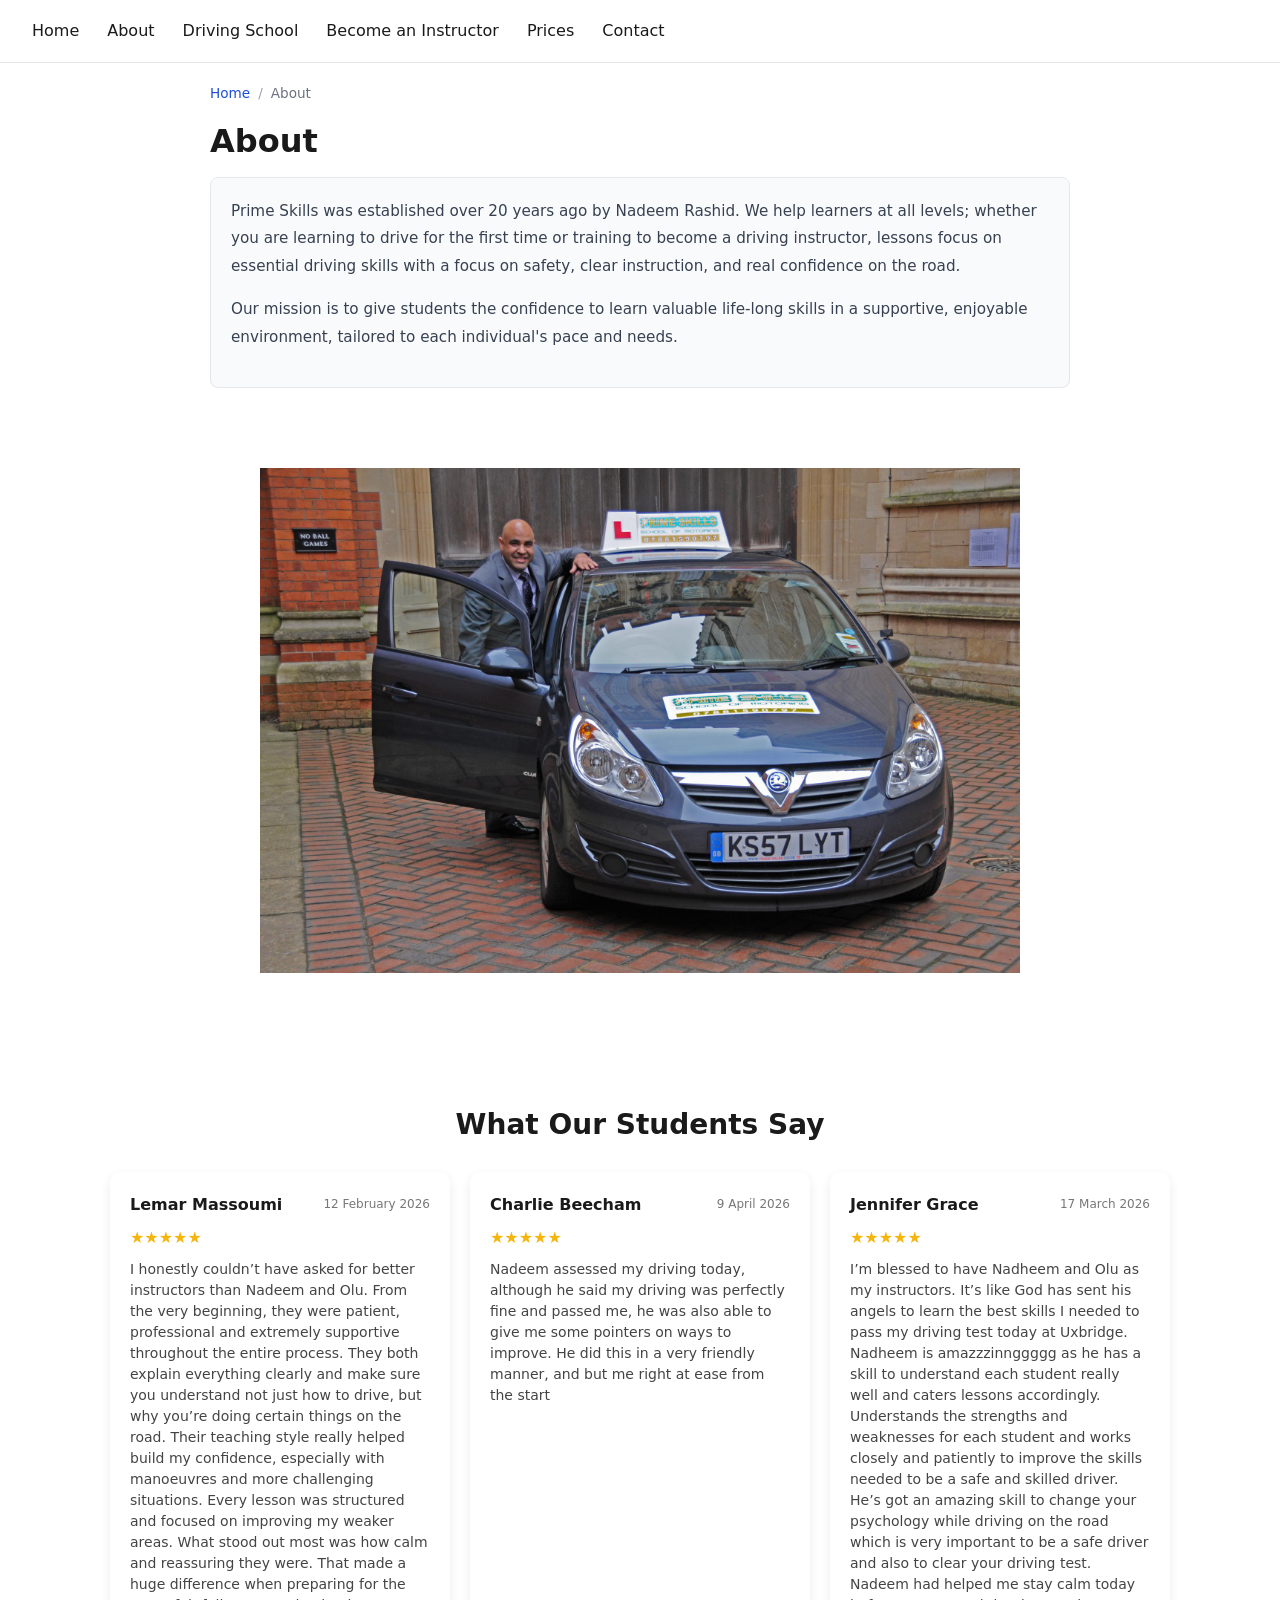
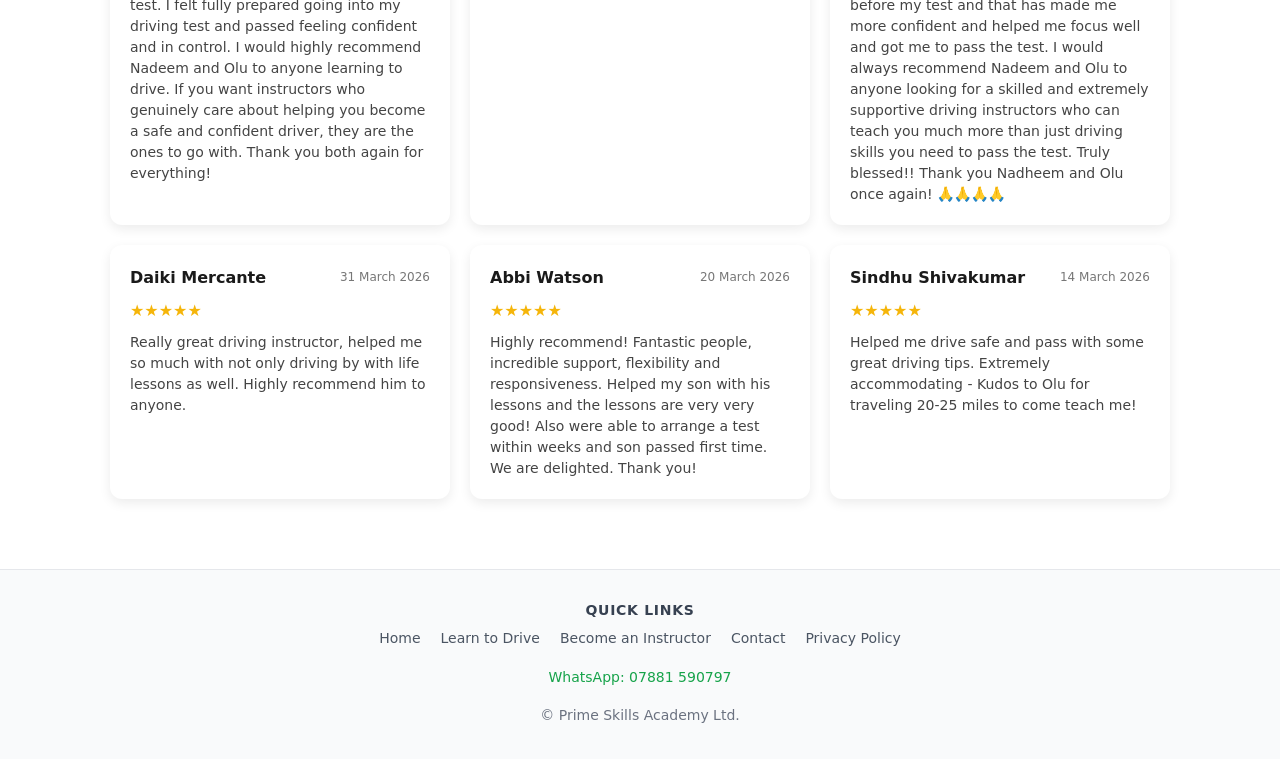
==== public/about.html @ ef356d9e "feat(seo): add breadcrumb nav and BreadcrumbList schema to subpages" ====
<!doctype html>
<html lang="en" data-theme="light">
  <head>
    <link
      rel="icon"
      href="data:image/svg+xml,<svg xmlns='http://www.w3.org/2000/svg' viewBox='0 0 100 100'><text y='0.9em' font-size='90'>&#x1F699;</text></svg>"
    />
    <meta charset="utf-8" />
    <meta name="viewport" content="width=device-width, initial-scale=1" />
    <link rel="stylesheet" href="css/my.css" />

    <link rel="canonical" href="https://www.primeskillsdriving.co.uk/about.html" />
    <!-- HTML Meta Tags -->
    <title>About Prime Skills Driving | 20+ Years in Maidenhead</title>
    <meta
      name="description"
      content="Prime Skills Driving was founded over 20 years ago by Nadeem Rashid, helping learners across Maidenhead and Berkshire pass with confidence. Meet the school behind the wheel."
    />

    <!-- Google / Search Engine Tags -->
    <meta itemprop="name" content="Prime Skills Driving" />
    <meta
      itemprop="description"
      content="Prime Skills Driving was founded over 20 years ago by Nadeem Rashid, helping learners across Maidenhead and Berkshire pass with confidence. Meet the school behind the wheel."
    />
    <meta
      itemprop="image"
      content="https://www.primeskillsdriving.co.uk/images/buH9e9.png"
    />

    <!-- Facebook Meta Tags -->
    <meta property="og:url" content="https://www.primeskillsdriving.co.uk/about.html" />
    <meta property="og:type" content="website" />
    <meta property="og:title" content="About Prime Skills Driving | Maidenhead" />
    <meta
      property="og:description"
      content="Prime Skills Driving was founded over 20 years ago by Nadeem Rashid, helping learners across Maidenhead and Berkshire pass with confidence. Meet the school behind the wheel."
    />
    <meta
      property="og:image"
      content="https://www.primeskillsdriving.co.uk/images/buH9e9.png"
    />

    <!-- Twitter Meta Tags -->
    <meta name="twitter:card" content="summary_large_image" />
    <meta name="twitter:title" content="About Prime Skills Driving | Maidenhead" />
    <meta
      name="twitter:description"
      content="Prime Skills Driving was founded over 20 years ago by Nadeem Rashid, helping learners across Maidenhead and Berkshire pass with confidence. Meet the school behind the wheel."
    />
    <meta
      name="twitter:image"
      content="https://www.primeskillsdriving.co.uk/images/buH9e9.png"
    />

    <!-- Meta Tags Generated via https://heymeta.com -->
    <!-- Structured data: breadcrumb -->
    <script type="application/ld+json">
      {
        "@context": "https://schema.org",
        "@type": "BreadcrumbList",
        "itemListElement": [
          { "@type": "ListItem", "position": 1, "name": "Home", "item": "https://www.primeskillsdriving.co.uk/" },
          { "@type": "ListItem", "position": 2, "name": "About", "item": "https://www.primeskillsdriving.co.uk/about.html" }
        ]
      }
    </script>
  </head>
  <body>
    <div id="header"></div>

    <nav class="breadcrumb" aria-label="Breadcrumb">
      <ol>
        <li><a href="index.html">Home</a></li>
        <li aria-current="page">About</li>
      </ol>
    </nav>

    <section class="learn-to-drive">
      <div class="top">
        <h1>About</h1>
      </div>
      <div class="middle">
        <p>
          Prime Skills was established over 20 years ago by Nadeem Rashid. We
          help learners at all levels; whether you are learning to drive for the
          first time or training to become a driving instructor, lessons focus
          on essential driving skills with a focus on safety, clear instruction,
          and real confidence on the road.
        </p>
        <p>
          Our mission is to give students the confidence to learn valuable
          life-long skills in a supportive, enjoyable environment, tailored to
          each individual's pace and needs.
        </p>
      </div>
    </section>

    <section class="about-image-section">
      <img src="images/driving-car.jpg" alt="Prime Skills Driving learner driving lesson in Maidenhead" />
    </section>

    <section class="reviews-section">
      <h2 class="reviews-heading">What Our Students Say</h2>
      <div id="reviews-container" class="reviews-grid"></div>
    </section>
    <script src="js/reviews.js"></script>

    <div id="footer"></div>

    <script>
      fetch("header.html")
        .then((res) => res.text())
        .then((data) => {
          document.getElementById("header").innerHTML = data;
        });
      fetch("footer.html")
        .then((res) => res.text())
        .then((data) => {
          document.getElementById("footer").innerHTML = data;
        });
    </script>
    <script src="js/main.js"></script>
  </body>
</html>
---- public/css/my.css ----
/* === Base & Reset === */
:root {
  /* Shared width for page heading + main content so their left edges align */
  --content-width: 900px;
}

*,
*::before,
*::after {
  box-sizing: border-box;
  margin: 0;
  padding: 0;
}

html {
  font-size: 16px;
  scroll-behavior: smooth;
}

body {
  font-family:
    system-ui,
    -apple-system,
    "Segoe UI",
    Roboto,
    Helvetica,
    Arial,
    sans-serif;
  color: #1a1a1a;
  background-color: #fff;
  line-height: 1.6;
}

img {
  max-width: 100%;
  height: auto;
  display: block;
}

a {
  color: #1d4ed8;
  text-decoration: none;
}

a:hover {
  text-decoration: underline;
}

ul {
  list-style: none;
}

h1,
h2,
h3,
h4,
h5,
h6 {
  line-height: 1.25;
  font-weight: 600;
}

/* === Layout === */
.container {
  width: 100%;
  max-width: 1100px;
  margin-inline: auto;
  padding-inline: 1.25rem;
}

section {
  padding: 3rem 1.25rem;
  max-width: 1100px;
  margin-inline: auto;
}

/* === Breadcrumbs === */
.breadcrumb {
  max-width: var(--content-width);
  margin-inline: auto;
  padding: 1.25rem 1.25rem 0;
  font-size: 0.85rem;
}

.breadcrumb ol {
  list-style: none;
  display: flex;
  flex-wrap: wrap;
  align-items: center;
}

.breadcrumb li {
  display: flex;
  align-items: center;
  color: #6b7280;
}

.breadcrumb li:not(:first-child)::before {
  content: "/";
  margin: 0 0.5rem;
  color: #9ca3af;
}

.breadcrumb a {
  color: #1d4ed8;
  text-decoration: none;
}

.breadcrumb a:hover {
  text-decoration: underline;
}

.breadcrumb [aria-current="page"] {
  color: #6b7280;
}

/* Pull the first section up under the breadcrumb */
.breadcrumb + section {
  padding-top: 1rem;
}

/* === Navbar === */
.navbar {
  background-color: #fff;
  border-bottom: 1px solid #e5e7eb;
  padding: 0.75rem 1.25rem;
  position: sticky;
  top: 0;
  z-index: 100;
}

.menu {
  display: flex;
  flex-wrap: wrap;
  gap: 0.25rem;
  align-items: center;
}

.menu > li > a {
  display: block;
  padding: 0.4rem 0.75rem;
  color: #1a1a1a;
  font-weight: 500;
  border-radius: 4px;
  transition: background-color 0.15s;
}

.menu > li > a:hover {
  background-color: #f3f4f6;
  text-decoration: none;
}

/* Dropdown */
.dropdown {
  position: relative;
}

.dropdown-menu {
  display: none;
  position: absolute;
  top: 100%;
  left: 0;
  background-color: #fff;
  border: 1px solid #e5e7eb;
  border-radius: 6px;
  box-shadow: 0 4px 12px rgba(0, 0, 0, 0.08);
  min-width: 200px;
  z-index: 200;
  padding: 0.25rem 0;
}

.dropdown:hover .dropdown-menu,
.dropdown:focus-within .dropdown-menu {
  display: block;
}

.dropdown-menu li a {
  display: block;
  padding: 0.5rem 1rem;
  color: #1a1a1a;
  font-size: 0.9rem;
}

.dropdown-menu li a:hover {
  background-color: #f3f4f6;
  text-decoration: none;
}

/* === Buttons === */
.btn,
.btn1,
.btn2,
.btn3,
.btn-secondary,
button[type="submit"],
button[onclick] {
  display: inline-block;
  padding: 0.55rem 1.25rem;
  font-size: 0.95rem;
  font-weight: 600;
  border-radius: 6px;
  border: none;
  cursor: pointer;
  transition:
    background-color 0.15s,
    opacity 0.15s;
  text-decoration: none;
}

.btn,
button[type="submit"],
button[onclick] {
  background-color: #1d4ed8;
  color: #fff;
}

.btn:hover,
button[type="submit"]:hover,
button[onclick]:hover {
  background-color: #1e40af;
  text-decoration: none;
  color: #fff;
}

.btn-secondary {
  background-color: #fff;
  color: #1d4ed8;
  border: 1px solid #1d4ed8;
}

.btn-secondary:hover {
  background-color: #eff6ff;
  text-decoration: none;
}

.btn1,
.btn2,
.btn3 {
  background-color: #1d4ed8;
  color: #fff;
  font-size: 0.85rem;
  padding: 0.35rem 0.85rem;
}

.btn1:hover,
.btn2:hover,
.btn3:hover {
  background-color: #1e40af;
  text-decoration: none;
  color: #fff;
}

/* === Hero Section === */
.main {
  background-color: #f0f4ff;
  padding: 5rem 1.25rem;
  text-align: center;
  max-width: 100%;
}

.intro {
  max-width: 640px;
  margin-inline: auto;
}

.intro h1 {
  font-size: 2.5rem;
  margin-bottom: 1.5rem;
  color: #1a1a1a;
}

/* === Why Choose Us === */
.why-choose-us {
  background-color: #dbe7ff;
  padding: 2.5rem 1.25rem;
  max-width: 100%;
}

/* === Banner Containers & Cards === */
.banner-container {
  display: flex;
  flex-wrap: wrap;
  gap: 1.25rem;
  justify-content: center;
  max-width: 1100px;
  margin-inline: auto;
}

.banner-card {
  background-color: #fff;
  border: 1px solid #e5e7eb;
  border-radius: 8px;
  padding: 1.5rem;
  flex: 1 1 240px;
  max-width: 320px;
}

.banner-card h3 {
  font-size: 1.1rem;
  margin-bottom: 0.75rem;
  color: #1d4ed8;
}

/* === Why Choose Us cards — solid blue band, no boxes === */
.why-choose-us .banner-container {
  gap: 0;
}

.why-choose-us .banner-card {
  background-color: transparent;
  border: none;
  border-radius: 0;
  padding: 1.5rem 2rem;
  box-shadow: none;
  transition: background-color 0.2s ease;
  position: relative;
}

.why-choose-us .banner-card:hover {
  background-color: rgba(29, 78, 216, 0.06);
  transform: none;
  box-shadow: none;
}

/* Vertical divider between cards */
.why-choose-us .banner-card + .banner-card::before {
  content: '';
  position: absolute;
  left: 0;
  top: 20%;
  height: 60%;
  width: 1px;
  background-color: rgba(29, 78, 216, 0.2);
}

.why-choose-us .banner-card .wcu-icon {
  display: block;
  font-size: 1.75rem;
  margin-bottom: 0.65rem;
  line-height: 1;
}

.why-choose-us .banner-card h3 {
  font-size: 1rem;
  font-weight: 700;
  color: #1e3a8a;
  margin-bottom: 0.4rem;
}

.why-choose-us .banner-card p {
  font-size: 0.875rem;
  color: #4b5563;
  margin-bottom: 0;
}

.why-choose-us a.banner-card {
  text-decoration: none;
  color: inherit;
  cursor: pointer;
}

.why-choose-us a.banner-card:hover {
  text-decoration: none;
  color: inherit;
  background-color: rgba(29, 78, 216, 0.06);
}

/* Hide dividers on mobile */
@media (max-width: 640px) {
  .why-choose-us .banner-card + .banner-card::before {
    display: none;
  }

  .why-choose-us .banner-card {
    padding: 1.25rem 1rem;
  }
}

.banner-subitem h4 a {
  color: inherit;
  text-decoration: none;
}

.banner-subitem h4 a:hover {
  color: inherit;
  text-decoration: none;
}

.banner-subitem p a {
  color: inherit;
  text-decoration: none;
}

.banner-subitem p a:hover {
  color: inherit;
  text-decoration: none;
}

.banner-card h4 {
  font-size: 0.95rem;
  margin-bottom: 0.4rem;
  color: #1a1a1a;
}

.banner-card p {
  font-size: 0.9rem;
  color: #4b5563;
  margin-bottom: 0.75rem;
}

.banner-subitems {
  margin-top: 0.75rem;
  display: flex;
  flex-direction: column;
  gap: 0.75rem;
}

.banner-subitem {
  border-top: 1px solid #f3f4f6;
  padding-top: 0.75rem;
}


/* === Quick Nav Section === */
.quick-nav {
  background-color: #f9fafb;
  padding: 3rem 1.25rem;
  max-width: 100%;
}

.quick-nav > h2 {
  font-size: 1.5rem;
  text-align: center;
  margin-bottom: 1.75rem;
  color: #1a1a1a;
}

.quick-nav-container {
  display: flex;
  flex-wrap: wrap;
  gap: 1.25rem;
  justify-content: center;
  max-width: 900px;
  margin-inline: auto;
}

.quick-nav-card {
  background-color: #fff;
  border: 1px solid #e5e7eb;
  border-radius: 10px;
  padding: 1.75rem 1.5rem;
  flex: 1 1 240px;
  max-width: 280px;
  display: flex;
  flex-direction: column;
  gap: 0.5rem;
  transition: box-shadow 0.2s ease, transform 0.2s ease;
  text-decoration: none;
  color: inherit;
}

.quick-nav-card:hover {
  box-shadow: 0 4px 16px rgba(0, 0, 0, 0.1);
  transform: translateY(-2px);
  text-decoration: none;
}

.quick-nav-card h3,
.quick-nav-card p,
.quick-nav-card .qn-link {
  text-decoration: none;
}

.quick-nav-card .qn-icon {
  font-size: 2rem;
  line-height: 1;
}

.quick-nav-card h3 {
  font-size: 1.1rem;
  color: #1a1a1a;
  margin: 0;
}

.quick-nav-card p {
  font-size: 0.9rem;
  color: #4b5563;
  margin: 0;
  flex: 1;
}

.quick-nav-card .qn-link {
  font-size: 0.9rem;
  color: #1d4ed8;
  font-weight: 600;
  margin-top: 0.5rem;
  display: inline-flex;
  align-items: center;
  gap: 0.25rem;
}

/* Insurance card accent */
.quick-nav-card.accent {
  border: 2px solid #f59e0b;
  position: relative;
}

.quick-nav-card .qn-badge {
  position: absolute;
  top: -0.65rem;
  right: 1rem;
  background-color: #f59e0b;
  color: #fff;
  font-size: 0.7rem;
  font-weight: 700;
  text-transform: uppercase;
  letter-spacing: 0.05em;
  padding: 0.2rem 0.6rem;
  border-radius: 20px;
}

/* === Driving Courses Section === */
.driving-courses {
  padding: 3rem 1.25rem;
  max-width: 1100px;
  margin-inline: auto;
}

.driving-courses > h3 {
  font-size: 1.5rem;
  margin-bottom: 1.5rem;
  color: #1a1a1a;
}

/* === Basic Styling === */
.basic {
  max-width: var(--content-width);
  margin-inline: auto;
}

/* Keep policy text at a readable line length while the column left edge aligns */
.basic p {
  max-width: 70ch;
}

.basic p {
  margin-bottom: 1rem;
  color: #374151;
}

blockquote {
  max-width: 700px;
  margin: 2rem auto;
  padding: 1.5rem 1.75rem;
  border-left: 4px solid #1d4ed8;
  background-color: #f0f4ff;
  border-radius: 0 6px 6px 0;
  font-style: italic;
  color: #374151;
}

.reviews-heading {
  max-width: 700px;
  margin: 2rem auto 0.5rem;
  padding-inline: 1.25rem;
  font-size: 1.4rem;
  color: #1a1a1a;
}

blockquote p {
  margin-bottom: 0.75rem;
}

blockquote footer {
  margin-top: 0.75rem;
  font-size: 0.875rem;
  font-style: normal;
  color: #6b7280;
}

/* === Prices Page === */
.prices {
  padding: 1.25rem;
  max-width: var(--content-width);
}

.prices + .prices {
  padding-top: 0.25rem;
}

.price-heading {
  font-size: 1.25rem;
  margin-bottom: 0.9rem;
  color: #111827;
  letter-spacing: -0.02em;
}

.price-packages {
  list-style: none;
  padding: 0;
  display: grid;
  grid-template-columns: repeat(auto-fit, minmax(210px, 1fr));
  gap: 0.9rem;
}

.price-packages-single {
  grid-template-columns: minmax(210px, 280px);
}

.price-package {
  display: grid;
  gap: 0.45rem;
  align-content: start;
  min-height: 148px;
  padding: 1.1rem 1.15rem;
  border: 1px solid #e5e7eb;
  border-radius: 12px;
  background-color: #fff;
  font-size: 0.95rem;
  color: #374151;
  line-height: 1.5;
  box-shadow: 0 1px 2px rgba(17, 24, 39, 0.04);
}

.price-package-name {
  font-weight: 600;
  font-size: 1rem;
  color: #111827;
}

.price-package-details {
  color: #6b7280;
  font-size: 0.9rem;
}

.price-package-amount {
  color: #1d4ed8;
  font-weight: 700;
  font-size: 1.1rem;
  margin-top: auto;
}

.price-note {
  text-align: center;
  padding-top: 0.25rem;
  font-size: 0.9rem;
  color: #6b7280;
}

/* === Learn to Drive Page === */
section.learn-to-drive {
  max-width: var(--content-width);
}

.learn-to-drive .top h1 {
  font-size: 2rem;
  margin-bottom: 1rem;
}

/* Tighten the gap between a page heading and the section directly below it */
.contact-heading,
.page-heading {
  padding-bottom: 0;
}

.contact-heading .top h1,
.page-heading .top h1 {
  margin-bottom: 0;
}

.contact-us {
  max-width: var(--content-width);
  padding-top: 1rem;
}

/* Left-align the form under the heading at a comfortable width */
.contact-us form {
  max-width: 640px;
  margin-inline: 0;
  padding-inline: 0;
}

.learn-to-drive .middle {
  background-color: #f9fafb;
  border: 1px solid #e5e7eb;
  border-radius: 8px;
  padding: 1.25rem;
  margin-top: 1rem;
  font-size: 0.95rem;
  color: #374151;
  line-height: 1.8;
}

.driver-starting-guide {
  padding: 2rem 1.25rem;
  max-width: 800px;
  margin-inline: auto;
}

.driver-starting-guide h2 {
  font-size: 1.5rem;
  margin-bottom: 1.25rem;
}

.learn-to-drive p {
  margin-bottom: 1rem;
  color: #374151;
}

.about-image-section {
  padding: 2rem 1.25rem;
  max-width: 800px;
  margin-inline: auto;
}

.theory-test {
  padding: 2rem 1.25rem;
  max-width: var(--content-width);
  margin-inline: auto;
}

.progress-steps {
  list-style: none;
  counter-reset: step-counter;
  display: flex;
  flex-direction: column;
  gap: 0.75rem;
}

.progress-steps li {
  background-color: #f9fafb;
  border: 1px solid #e5e7eb;
  border-radius: 6px;
  padding: 0.9rem 1.1rem;
  font-size: 0.95rem;
  color: #374151;
}

.progress-steps li a {
  margin-left: 0.5rem;
}

.bottom.banner {
  background-color: #f0f4ff;
  text-align: center;
  padding: 2.5rem 1.25rem;
  max-width: 100%;
}

.bottom.banner h3 {
  font-size: 1.5rem;
  margin-bottom: 1rem;
}

/* === Instructor Page === */
.instructor-path,
.instructor-steps-section {
  max-width: var(--content-width);
}

/* Tighten the gap between the intro and the step boxes */
.instructor-path {
  padding-bottom: 0.5rem;
}

.instructor-steps-section {
  padding-top: 0.75rem;
}

.instructor-path .top {
  margin-bottom: 1.5rem;
}

.instructor-path .top h5 {
  font-size: 1.05rem;
  font-weight: 400;
  color: #374151;
  max-width: 640px;
}

.instructor-steps {
  list-style: none;
  display: flex;
  flex-direction: column;
  gap: 0.75rem;
}

.instructor-steps li {
  background-color: #f9fafb;
  border: 1px solid #e5e7eb;
  border-radius: 6px;
  padding: 0.9rem 1.1rem;
  font-size: 0.95rem;
  color: #374151;
  line-height: 1.7;
}

.instructor-steps li a {
  margin-left: 0.25rem;
}

/* === Contact Page === */
form {
  max-width: 560px;
  margin-inline: auto;
  padding: 1.25rem;
}

form p {
  margin-bottom: 1rem;
}

label {
  font-size: 0.9rem;
  font-weight: 500;
  color: #374151;
}

input[type="text"],
input[type="email"],
input[type="tel"],
select,
textarea {
  display: block;
  width: 100%;
  margin-top: 0.3rem;
  padding: 0.5rem 0.75rem;
  font-size: 0.95rem;
  border: 1px solid #d1d5db;
  border-radius: 6px;
  background-color: #fff;
  color: #1a1a1a;
  transition: border-color 0.15s;
  font-family: inherit;
}

input[type="text"]:focus,
input[type="email"]:focus,
input[type="tel"]:focus,
select:focus,
textarea:focus {
  outline: none;
  border-color: #1d4ed8;
  box-shadow: 0 0 0 3px rgba(29, 78, 216, 0.1);
}

textarea {
  resize: vertical;
}

.google-map {
  padding: 2rem 1.25rem;
  max-width: 900px;
  margin-inline: auto;
}

/* === Footer === */
.footer {
  background-color: #f9fafb;
  border-top: 1px solid #e5e7eb;
  padding: 2rem 1.25rem;
  text-align: center;
  font-size: 0.875rem;
  color: #6b7280;
}

.footer-container {
  margin-bottom: 1rem;
}

.footer-container h4 {
  font-size: 0.875rem;
  text-transform: uppercase;
  letter-spacing: 0.05em;
  color: #374151;
  margin-bottom: 0.5rem;
}

.footer-links {
  display: flex;
  flex-wrap: wrap;
  justify-content: center;
  gap: 0.5rem 1.25rem;
  margin-bottom: 1rem;
}

.footer-links a {
  color: #4b5563;
  font-size: 0.875rem;
}

.footer-links a:hover {
  color: #1d4ed8;
}

.footer-whatsapp {
  margin-bottom: 1rem;
}

.footer-whatsapp a {
  color: #16a34a;
  font-weight: 500;
}

.footer-whatsapp a:hover {
  color: #15803d;
}

.footer p {
  color: #9ca3af;
  font-size: 0.8rem;
}

/* === Responsive === */
@media (max-width: 640px) {
  .intro h1 {
    font-size: 1.75rem;
  }

  .banner-card {
    max-width: 100%;
  }

  .menu {
    flex-direction: column;
    align-items: flex-start;
  }

  .dropdown-menu {
    position: static;
    box-shadow: none;
    border: none;
    padding-left: 1rem;
  }

  .price-package {
    min-height: auto;
    padding: 1rem;
  }
}

.middle ol {
  list-style-position: inside;
}
.middle ul {
  list-style-type: disc;
  list-style-position: inside;
}

.insurance-options {
  color: #374151;
  max-width: var(--content-width);
  margin: 1rem auto 3rem;
  padding: 0 1.25rem;
  display: grid;
  gap: 2rem;
}

.insurance-card {
  background: #ffffff;
  border-radius: 14px;
  box-shadow: 0 8px 25px rgba(0, 0, 0, 0.08);
  padding: 1.25rem;
  transition:
    transform 0.2s ease,
    box-shadow 0.2s ease;
}

.insurance-card:hover {
  transform: translateY(-5px);
  box-shadow: 0 12px 30px rgba(0, 0, 0, 0.12);
}

.card-label {
  font-size: 1.4rem;
  font-weight: 600;
  margin-bottom: 0.75rem;
  border-left: 4px solid #2a7fff;
  padding-left: 10px;
}

.insurance-card img {
  width: 100%;
  border-radius: 8px;
  display: block;
}

.text-link {
  color: inherit;
  text-decoration: none;
}

.text-link:hover {
  text-decoration: none;
}

.arrow {
  margin-left: 6px;
  color: #2563eb;
}

/* === reviews === */
.reviews-section {
  max-width: 1100px;
  margin: 50px auto;
  padding: 20px;
  text-align: center;
}

.reviews-section h2 {
  margin-bottom: 30px;
  font-size: 28px;
}

.reviews-grid {
  display: grid;
  grid-template-columns: repeat(auto-fit, minmax(280px, 1fr));
  gap: 20px;
}

.review-card {
  background: #fff;
  border-radius: 12px;
  padding: 20px;
  text-align: left;
  box-shadow: 0 4px 12px rgba(0,0,0,0.08);
  transition: transform 0.2s ease;
}

.review-card:hover {
  transform: translateY(-5px);
}

.review-header {
  display: flex;
  justify-content: space-between;
  align-items: center;
}

.reviewer-name {
  font-weight: bold;
  font-size: 16px;
}

.review-date {
  font-size: 12px;
  color: #777;
}

.stars {
  color: #f5b50a;
  margin: 8px 0;
}

.review-text {
  font-size: 14px;
  color: #444;
  line-height: 1.5;
}
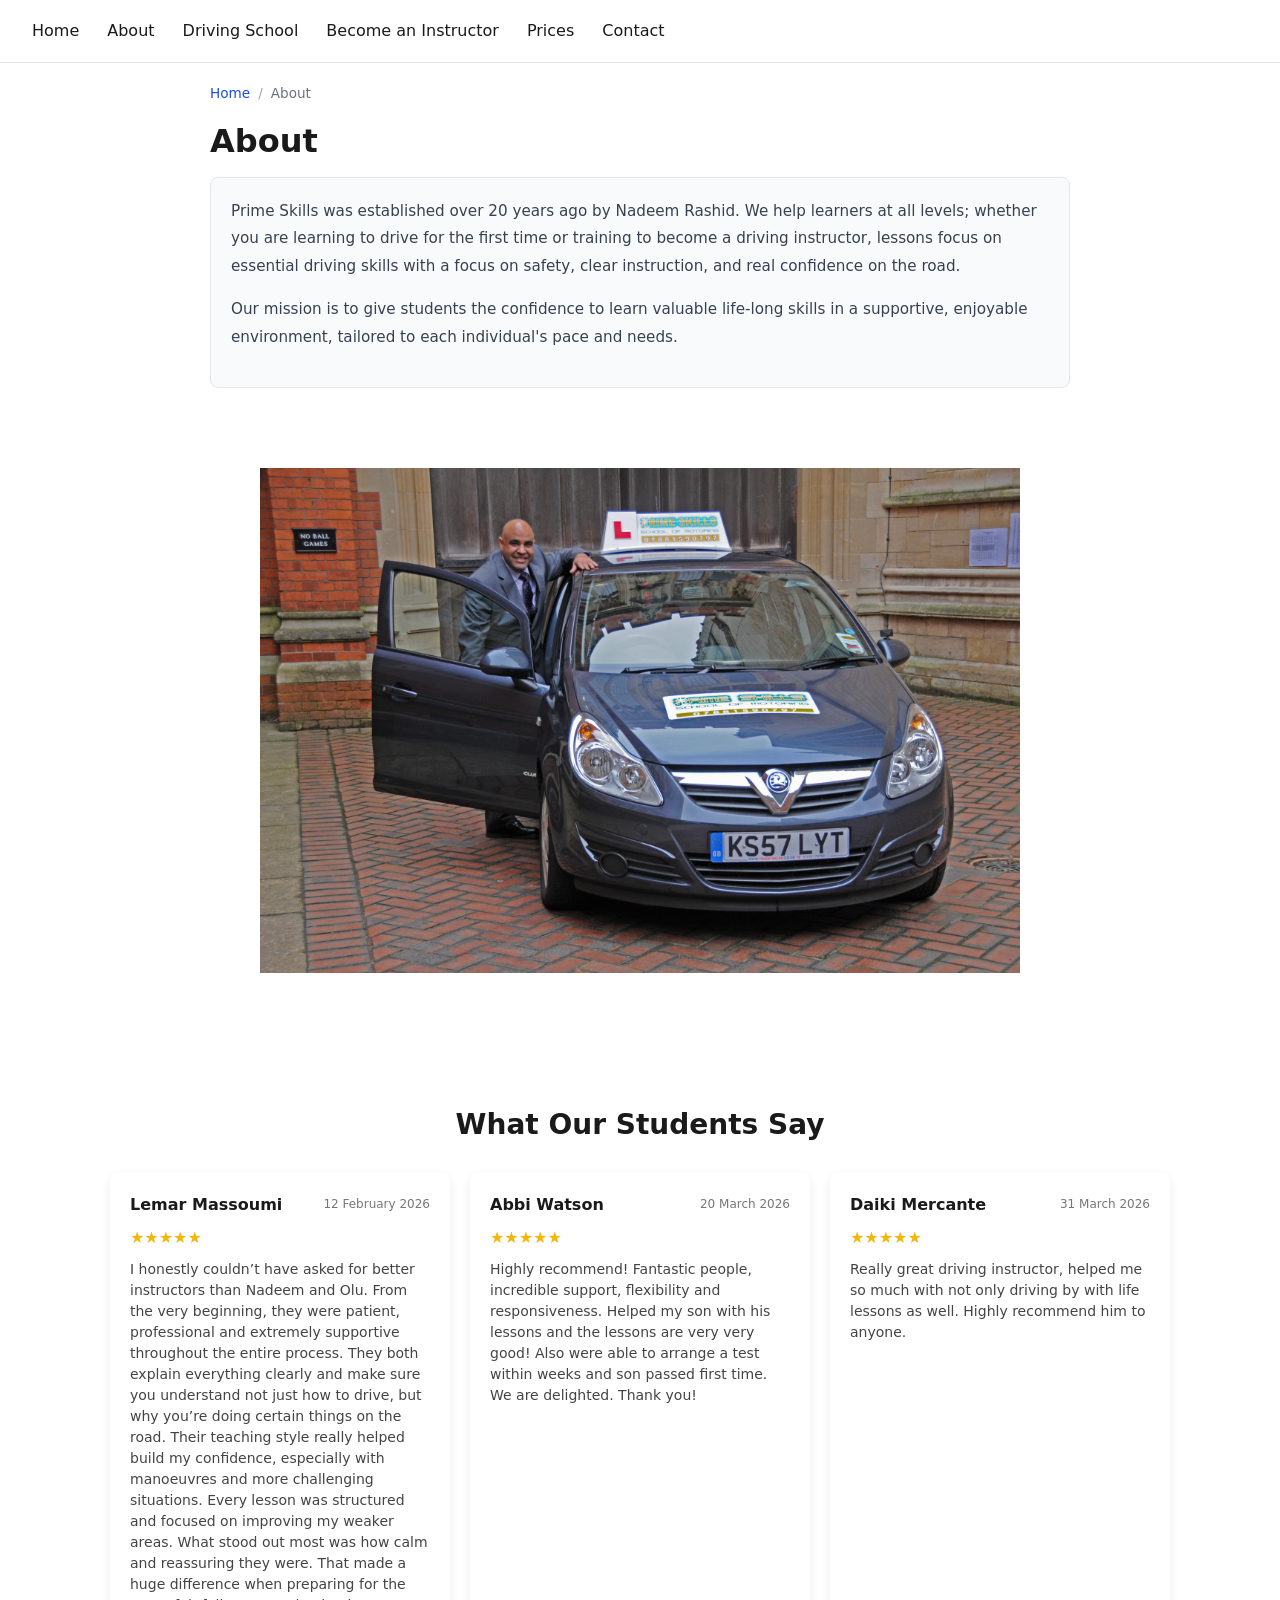
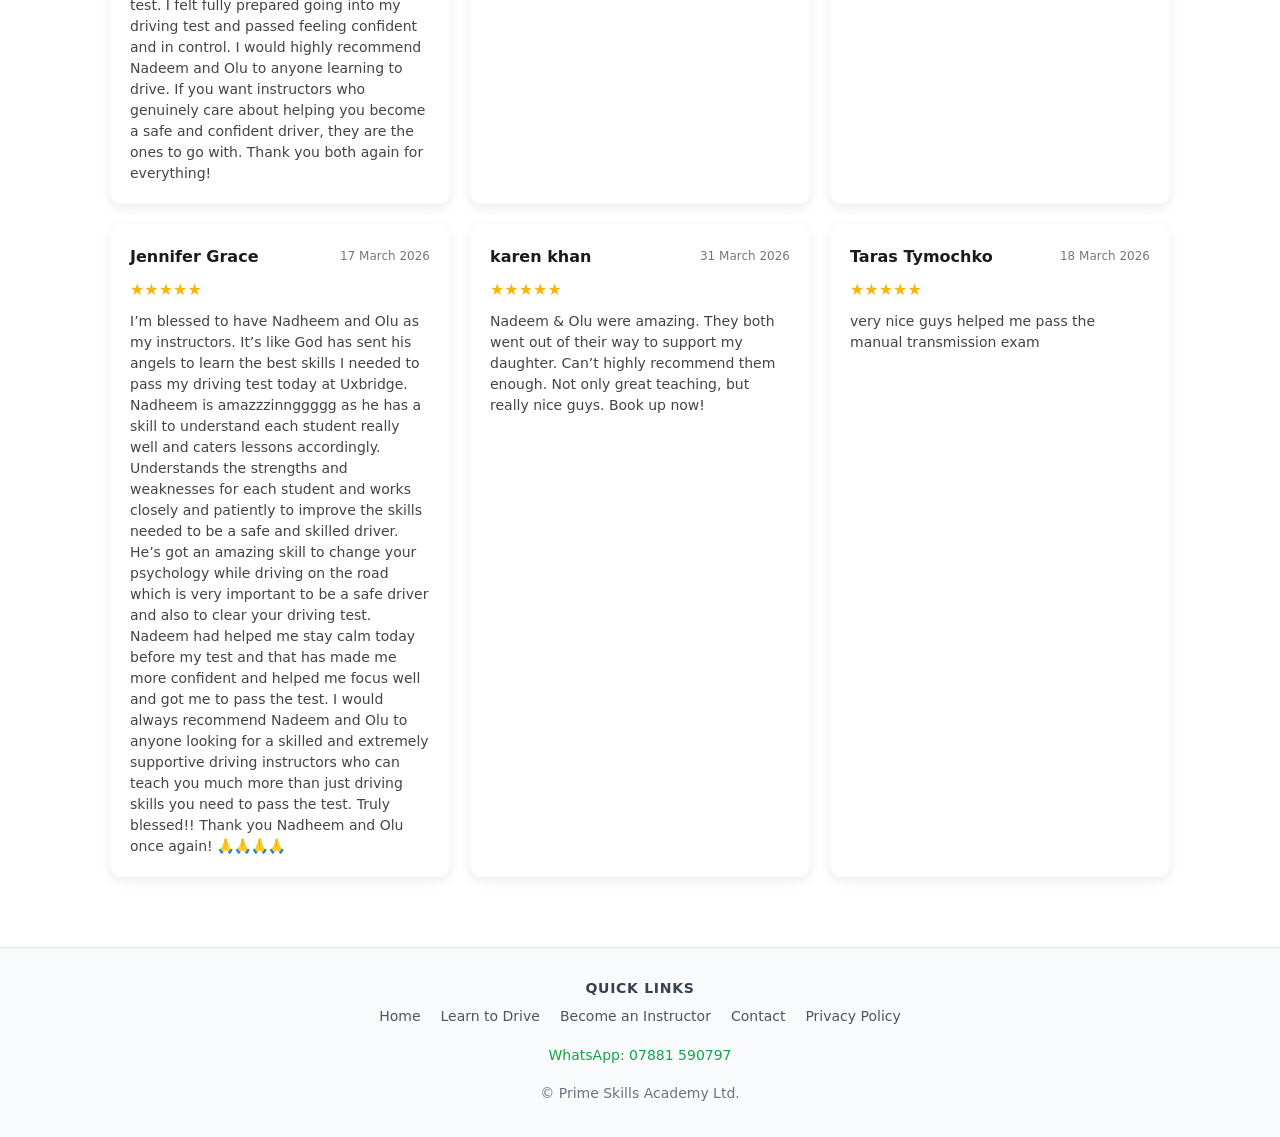
==== commit 4039154e: "lazy image loading" ====
--- a/public/about.html
+++ b/public/about.html
@@ -97,7 +97,7 @@
     </section>
 
     <section class="about-image-section">
-      <img src="images/driving-car.jpg" alt="Prime Skills Driving learner driving lesson in Maidenhead" />
+      <img src="images/driving-car.jpg" alt="Prime Skills Driving learner driving lesson in Maidenhead" loading="lazy" />
     </section>
 
     <section class="reviews-section">
--- a/public/css/my.css
+++ b/public/css/my.css
@@ -376,48 +376,10 @@
   }
 }
 
-.banner-subitem h4 a {
-  color: inherit;
-  text-decoration: none;
-}
-
-.banner-subitem h4 a:hover {
-  color: inherit;
-  text-decoration: none;
-}
-
-.banner-subitem p a {
-  color: inherit;
-  text-decoration: none;
-}
-
-.banner-subitem p a:hover {
-  color: inherit;
-  text-decoration: none;
-}
-
-.banner-card h4 {
-  font-size: 0.95rem;
-  margin-bottom: 0.4rem;
-  color: #1a1a1a;
-}
-
 .banner-card p {
   font-size: 0.9rem;
   color: #4b5563;
   margin-bottom: 0.75rem;
-}
-
-.banner-subitems {
-  margin-top: 0.75rem;
-  display: flex;
-  flex-direction: column;
-  gap: 0.75rem;
-}
-
-.banner-subitem {
-  border-top: 1px solid #f3f4f6;
-  padding-top: 0.75rem;
 }
 
 
@@ -526,10 +488,166 @@
   margin-inline: auto;
 }
 
-.driving-courses > h3 {
+.driving-courses > h2 {
   font-size: 1.5rem;
   margin-bottom: 1.5rem;
   color: #1a1a1a;
+}
+
+/* === Journey timeline (Advance Your Skills) ===
+   Horizontal rail on desktop, vertical rail below 900px. */
+.journey-track {
+  --rail-gap: 1.5rem;
+  --rail-color: #dbe3f3;
+  --node-ring: #e5e7eb; /* same grey as the card borders below */
+  --node-size: 42px;
+  list-style: none;
+  display: grid;
+  grid-template-columns: repeat(4, 1fr);
+  /* marker / name / question / links — stages share these rows via subgrid
+     so cards line up even when a question wraps to two lines */
+  grid-template-rows: auto auto auto 1fr;
+  column-gap: var(--rail-gap);
+  row-gap: 0;
+}
+
+.journey-stage {
+  position: relative;
+  min-width: 0;
+  display: grid;
+  grid-template-rows: subgrid;
+  grid-row: span 4;
+}
+
+.stage-marker {
+  display: flex;
+  align-items: center;
+  margin-bottom: 0.85rem;
+}
+
+/* Sized to --node-size so the rail meets the icon's centre and the mobile
+   vertical rail stays aligned, regardless of the glyph's own metrics. The ring
+   gives the differently-shaped emoji a uniform silhouette. */
+.stage-icon {
+  flex: 0 0 auto;
+  width: var(--node-size);
+  height: var(--node-size);
+  display: grid;
+  place-items: center;
+  border: 2px solid var(--node-ring);
+  border-radius: 50%;
+  background-color: #fff;
+  font-size: 1.25rem;
+  line-height: 1;
+}
+
+/* Rail segment reaches into the grid gap to meet the next node */
+.journey-stage:not(:last-child) .stage-marker::after {
+  content: "";
+  flex: 1 1 auto;
+  height: 2px;
+  background-color: var(--rail-color);
+  margin-left: 0.6rem;
+  margin-right: calc(-1 * var(--rail-gap));
+}
+
+.stage-name {
+  font-size: 1.05rem;
+  color: #1a1a1a;
+  margin-bottom: 0.1rem;
+}
+
+.stage-q {
+  font-size: 0.85rem;
+  font-weight: 600;
+  color: #1d4ed8;
+  margin-bottom: 0.85rem;
+}
+
+.stage-links {
+  list-style: none;
+  display: flex;
+  flex-direction: column;
+  gap: 0.5rem;
+}
+
+.stage-links a {
+  display: block;
+  height: 100%;
+  background-color: #fff;
+  border: 1px solid #e5e7eb;
+  border-radius: 8px;
+  padding: 0.7rem 0.85rem;
+  color: inherit;
+  text-decoration: none;
+  transition:
+    border-color 0.2s ease,
+    box-shadow 0.2s ease;
+}
+
+.stage-links a:hover {
+  border-color: #1d4ed8;
+  box-shadow: 0 2px 8px rgba(29, 78, 216, 0.1);
+}
+
+.stage-links a:focus-visible {
+  outline: 2px solid #1d4ed8;
+  outline-offset: 2px;
+}
+
+.sl-title {
+  display: block;
+  font-weight: 600;
+  font-size: 0.9rem;
+  color: #1a1a1a;
+}
+
+.sl-desc {
+  display: block;
+  font-size: 0.8rem;
+  line-height: 1.45;
+  color: #4b5563;
+  margin-top: 0.15rem;
+}
+
+@media (max-width: 900px) {
+  .journey-track {
+    grid-template-columns: 1fr;
+    grid-template-rows: none;
+    gap: 0;
+  }
+
+  .journey-stage {
+    display: block;
+    padding-left: calc(var(--node-size) + 1rem);
+    padding-bottom: 1.75rem;
+  }
+
+  .journey-stage:last-child {
+    padding-bottom: 0;
+  }
+
+  /* Rail runs down the left, from under the node to the next stage */
+  .journey-stage:not(:last-child)::before {
+    content: "";
+    position: absolute;
+    left: calc(var(--node-size) / 2 - 1px);
+    top: var(--node-size);
+    bottom: 0;
+    width: 2px;
+    background-color: var(--rail-color);
+  }
+
+  .stage-marker {
+    position: absolute;
+    left: 0;
+    top: 0;
+    margin-bottom: 0;
+  }
+
+  .journey-stage:not(:last-child) .stage-marker::after {
+    display: none;
+  }
 }
 
 /* === Basic Styling === */
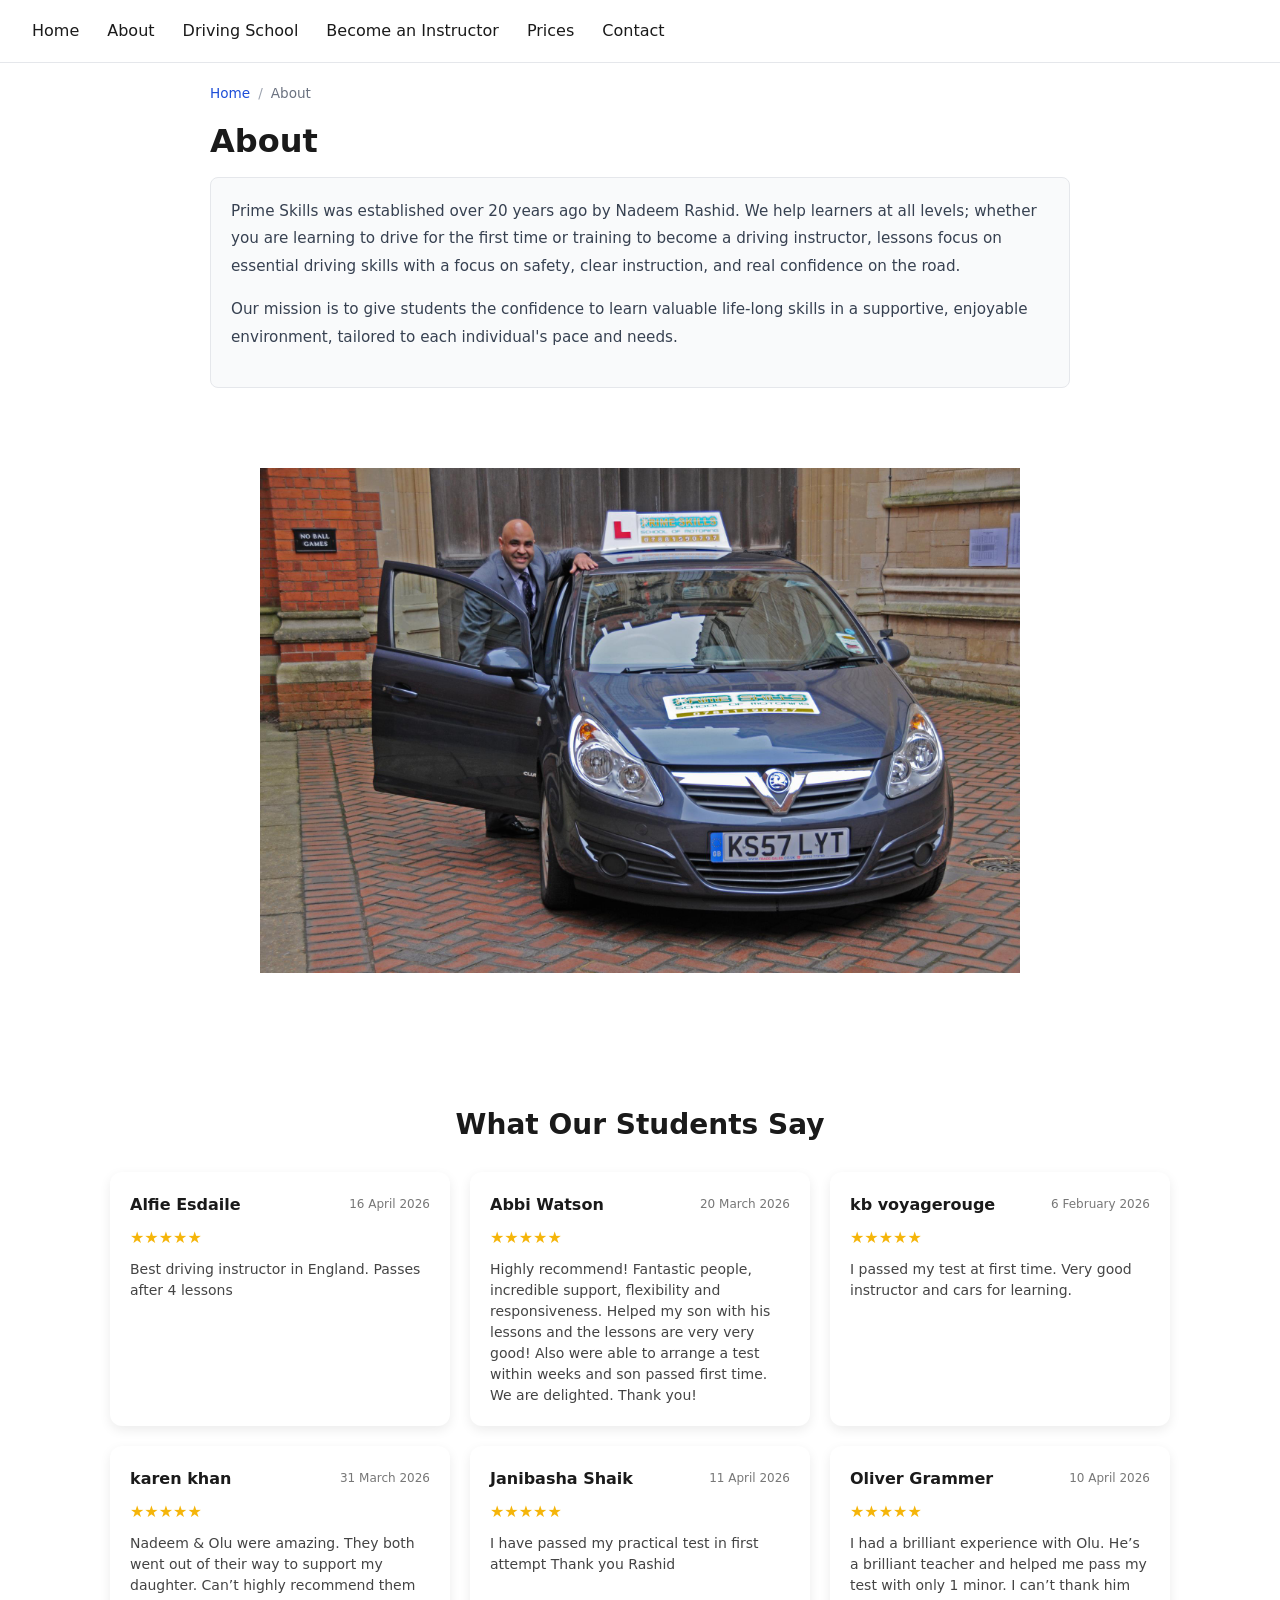
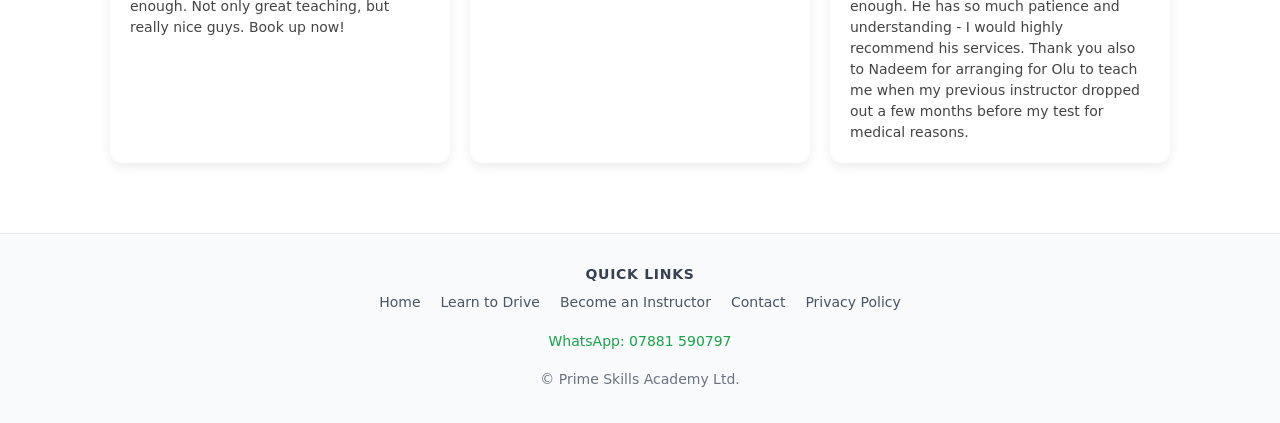
==== commit 58146224: "feat(home): add review summary and areas-covered sections Replace the self-hosted aggregateRating st" ====
--- a/public/about.html
+++ b/public/about.html
@@ -100,7 +100,7 @@
       <img src="images/driving-car.jpg" alt="Prime Skills Driving learner driving lesson in Maidenhead" loading="lazy" />
     </section>
 
-    <section class="reviews-section">
+    <section class="reviews-section" id="reviews">
       <h2 class="reviews-heading">What Our Students Say</h2>
       <div id="reviews-container" class="reviews-grid"></div>
     </section>
--- a/public/css/my.css
+++ b/public/css/my.css
@@ -191,7 +191,6 @@
 .btn1,
 .btn2,
 .btn3,
-.btn-secondary,
 button[type="submit"],
 button[onclick] {
   display: inline-block;
@@ -222,17 +221,6 @@
   color: #fff;
 }
 
-.btn-secondary {
-  background-color: #fff;
-  color: #1d4ed8;
-  border: 1px solid #1d4ed8;
-}
-
-.btn-secondary:hover {
-  background-color: #eff6ff;
-  text-decoration: none;
-}
-
 .btn1,
 .btn2,
 .btn3 {
@@ -295,7 +283,7 @@
   max-width: 320px;
 }
 
-.banner-card h3 {
+.banner-card h2 {
   font-size: 1.1rem;
   margin-bottom: 0.75rem;
   color: #1d4ed8;
@@ -340,7 +328,7 @@
   line-height: 1;
 }
 
-.why-choose-us .banner-card h3 {
+.why-choose-us .banner-card h2 {
   font-size: 1rem;
   font-weight: 700;
   color: #1e3a8a;
@@ -659,9 +647,6 @@
 /* Keep policy text at a readable line length while the column left edge aligns */
 .basic p {
   max-width: 70ch;
-}
-
-.basic p {
   margin-bottom: 1rem;
   color: #374151;
 }
@@ -870,6 +855,112 @@
   margin-bottom: 1rem;
 }
 
+/* === Google review summary (home page) === */
+.reviews-summary {
+  padding: 3rem 1.25rem 2rem;
+  max-width: 1100px;
+  margin-inline: auto;
+  text-align: center;
+}
+
+.reviews-summary h2 {
+  font-size: 1.5rem;
+  margin-bottom: 1.25rem;
+  color: #1a1a1a;
+}
+
+.rating-score {
+  display: flex;
+  align-items: center;
+  justify-content: center;
+  gap: 0.6rem;
+}
+
+.rating-stars {
+  color: #f5b50a;
+  font-size: 1.35rem;
+  letter-spacing: 0.1em;
+}
+
+.rating-value {
+  font-size: 1.6rem;
+  font-weight: 600;
+  color: #1a1a1a;
+}
+
+.rating-count {
+  margin-top: 0.35rem;
+  font-size: 0.9rem;
+  color: #6b7280;
+}
+
+.mentions-label {
+  margin-top: 2rem;
+  font-size: 0.8rem;
+  font-weight: 600;
+  letter-spacing: 0.06em;
+  text-transform: uppercase;
+  color: #6b7280;
+}
+
+.mentions-list {
+  margin-top: 0.9rem;
+}
+
+.reviews-more {
+  display: inline-flex;
+  align-items: center;
+  gap: 0.3rem;
+  margin-top: 2rem;
+  font-size: 0.9rem;
+  font-weight: 600;
+  color: #1d4ed8;
+}
+
+.reviews-more::after {
+  content: "\2192";
+  transition: transform 0.15s;
+}
+
+.reviews-more:hover::after {
+  transform: translateX(2px);
+}
+
+/* === Areas We Cover (home page) === */
+.areas-covered {
+  padding: 0 1.25rem 3rem;
+  max-width: 1100px;
+  margin-inline: auto;
+  text-align: center;
+}
+
+.areas-covered h2 {
+  font-size: 1.5rem;
+  margin-bottom: 1.25rem;
+  color: #1a1a1a;
+}
+
+/* Shared tag treatment for the review topics and the towns: a hairline
+   outline on the page background, borrowing the card border colour rather
+   than adding a new accent. */
+.mentions-list,
+.areas-list {
+  list-style: none;
+  display: flex;
+  flex-wrap: wrap;
+  justify-content: center;
+  gap: 0.5rem;
+}
+
+.mentions-list li,
+.areas-list li {
+  border: 1px solid #e5e7eb;
+  border-radius: 6px;
+  padding: 0.3rem 0.7rem;
+  font-size: 0.85rem;
+  color: #4b5563;
+}
+
 /* === Instructor Page === */
 .instructor-path,
 .instructor-steps-section {
@@ -1103,20 +1194,6 @@
   display: block;
 }
 
-.text-link {
-  color: inherit;
-  text-decoration: none;
-}
-
-.text-link:hover {
-  text-decoration: none;
-}
-
-.arrow {
-  margin-left: 6px;
-  color: #2563eb;
-}
-
 /* === reviews === */
 .reviews-section {
   max-width: 1100px;
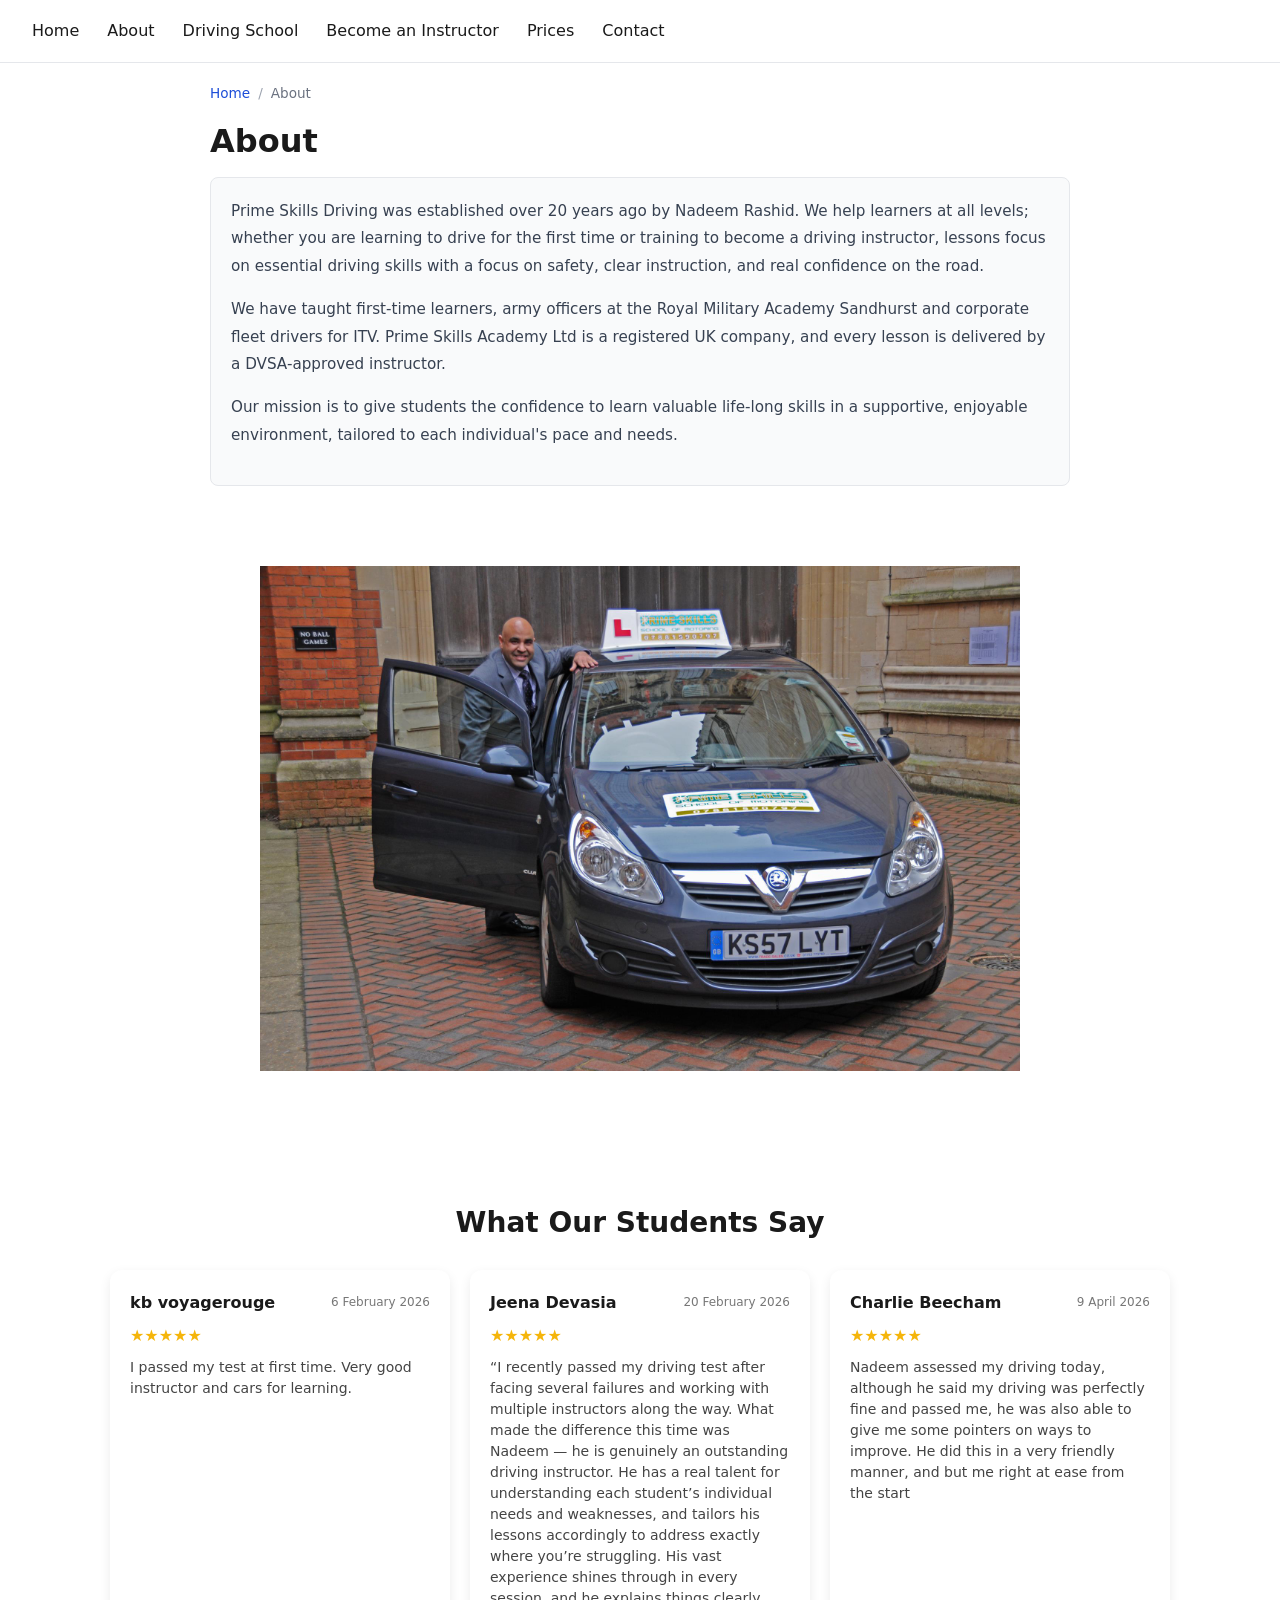
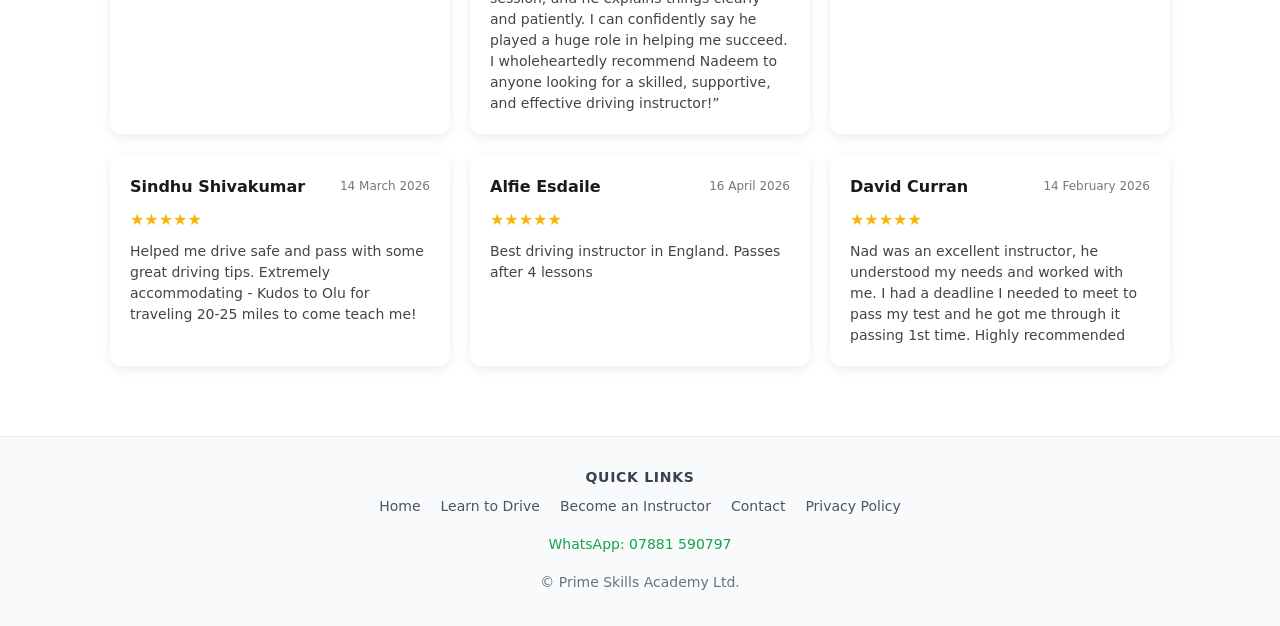
==== commit edbbb112: "feat(about): add AboutPage schema and expand intro copy Adds AboutPage structured data pointing at t" ====
--- a/public/about.html
+++ b/public/about.html
@@ -54,6 +54,18 @@
     />
 
     <!-- Meta Tags Generated via https://heymeta.com -->
+    <!-- Structured data: about page, tied to the business entity -->
+    <script type="application/ld+json">
+      {
+        "@context": "https://schema.org",
+        "@type": "AboutPage",
+        "url": "https://www.primeskillsdriving.co.uk/about.html",
+        "name": "About Prime Skills Driving",
+        "mainEntity": {
+          "@id": "https://www.primeskillsdriving.co.uk/#business"
+        }
+      }
+    </script>
     <!-- Structured data: breadcrumb -->
     <script type="application/ld+json">
       {
@@ -82,11 +94,17 @@
       </div>
       <div class="middle">
         <p>
-          Prime Skills was established over 20 years ago by Nadeem Rashid. We
-          help learners at all levels; whether you are learning to drive for the
-          first time or training to become a driving instructor, lessons focus
-          on essential driving skills with a focus on safety, clear instruction,
-          and real confidence on the road.
+          Prime Skills Driving was established over 20 years ago by Nadeem
+          Rashid. We help learners at all levels; whether you are learning to
+          drive for the first time or training to become a driving instructor,
+          lessons focus on essential driving skills with a focus on safety,
+          clear instruction, and real confidence on the road.
+        </p>
+        <p>
+          We have taught first-time learners, army officers at the Royal
+          Military Academy Sandhurst and corporate fleet drivers for ITV. Prime
+          Skills Academy Ltd is a registered UK company, and every lesson is
+          delivered by a DVSA-approved instructor.
         </p>
         <p>
           Our mission is to give students the confidence to learn valuable
@@ -97,7 +115,13 @@
     </section>
 
     <section class="about-image-section">
-      <img src="images/driving-car.jpg" alt="Prime Skills Driving learner driving lesson in Maidenhead" loading="lazy" />
+      <img
+        src="images/driving-car.jpg"
+        alt="Prime Skills Driving instructor beside a dual-control car in Maidenhead"
+        width="2048"
+        height="1360"
+        loading="lazy"
+      />
     </section>
 
     <section class="reviews-section" id="reviews">
--- a/public/css/my.css
+++ b/public/css/my.css
@@ -855,11 +855,13 @@
   margin-bottom: 1rem;
 }
 
-/* === Google review summary (home page) === */
+/* === Google review summary (home page) ===
+   Centred on a full-bleed tinted band, following the page's existing rule:
+   tinted band = centred, plain white content column = left-aligned. */
 .reviews-summary {
-  padding: 3rem 1.25rem 2rem;
-  max-width: 1100px;
-  margin-inline: auto;
+  background-color: #f9fafb;
+  padding: 3rem 1.25rem;
+  max-width: 100%;
   text-align: center;
 }
 
@@ -903,8 +905,11 @@
   color: #6b7280;
 }
 
+/* The band runs full width, so hold the tags to the content column */
 .mentions-list {
   margin-top: 0.9rem;
+  max-width: 900px;
+  margin-inline: auto;
 }
 
 .reviews-more {
@@ -926,18 +931,24 @@
   transform: translateX(2px);
 }
 
-/* === Areas We Cover (home page) === */
+/* === Areas We Cover (home page) ===
+   A closing footnote, not a peer of the main sections: the h2 stays for
+   document structure but is styled down to match the "Most mentioned"
+   label so it doesn't compete with the two section headings above. */
 .areas-covered {
-  padding: 0 1.25rem 3rem;
+  padding: 2.5rem 1.25rem 3rem;
   max-width: 1100px;
   margin-inline: auto;
   text-align: center;
 }
 
 .areas-covered h2 {
-  font-size: 1.5rem;
-  margin-bottom: 1.25rem;
-  color: #1a1a1a;
+  font-size: 0.8rem;
+  font-weight: 600;
+  letter-spacing: 0.06em;
+  text-transform: uppercase;
+  margin-bottom: 0.9rem;
+  color: #6b7280;
 }
 
 /* Shared tag treatment for the review topics and the towns: a hairline
@@ -1004,9 +1015,107 @@
   line-height: 1.7;
 }
 
+/* Step links, matching the arrow links on the home page cards */
 .instructor-steps li a {
-  margin-left: 0.25rem;
-}
+  display: inline-flex;
+  align-items: center;
+  gap: 0.3rem;
+  margin-top: 0.5rem;
+  font-size: 0.9rem;
+  font-weight: 600;
+  color: #1d4ed8;
+}
+
+.instructor-steps li a::after {
+  content: "\2192";
+  transition: transform 0.15s;
+}
+
+.instructor-steps li a:hover::after {
+  transform: translateX(2px);
+}
+
+/* FAQ accordion */
+.instructor-faq h2 {
+  font-size: 1.5rem;
+  margin-bottom: 1rem;
+}
+
+.faq-list {
+  display: flex;
+  flex-direction: column;
+  gap: 0.75rem;
+}
+
+.faq-list details {
+  background-color: #f9fafb;
+  border: 1px solid #e5e7eb;
+  border-radius: 6px;
+  font-size: 0.95rem;
+  color: #374151;
+  line-height: 1.7;
+}
+
+.faq-list summary {
+  padding: 0.9rem 2.75rem 0.9rem 1.1rem;
+  cursor: pointer;
+  list-style: none;
+  position: relative;
+}
+
+.faq-list summary::-webkit-details-marker {
+  display: none;
+}
+
+.faq-list summary h3 {
+  display: inline;
+  font-size: 0.95rem;
+}
+
+/* Chevron, rotates when the answer is open */
+.faq-list summary::after {
+  content: "";
+  position: absolute;
+  right: 1.25rem;
+  top: 1.15rem;
+  width: 0.5rem;
+  height: 0.5rem;
+  border-right: 2px solid #6b7280;
+  border-bottom: 2px solid #6b7280;
+  transform: rotate(45deg);
+  transition: transform 0.15s;
+}
+
+.faq-list details[open] summary {
+  padding-bottom: 0.35rem;
+}
+
+.faq-list details[open] summary::after {
+  transform: rotate(-135deg);
+  top: 1.3rem;
+}
+
+.faq-list details p,
+.faq-list details ul {
+  padding: 0 1.1rem 0.9rem;
+}
+
+.faq-list details ul {
+  list-style: none;
+}
+
+.faq-list details li {
+  position: relative;
+  padding-left: 0.9rem;
+}
+
+.faq-list details li::before {
+  content: "\2013";
+  position: absolute;
+  left: 0;
+  color: #9ca3af;
+}
+
 
 /* === Contact Page === */
 form {
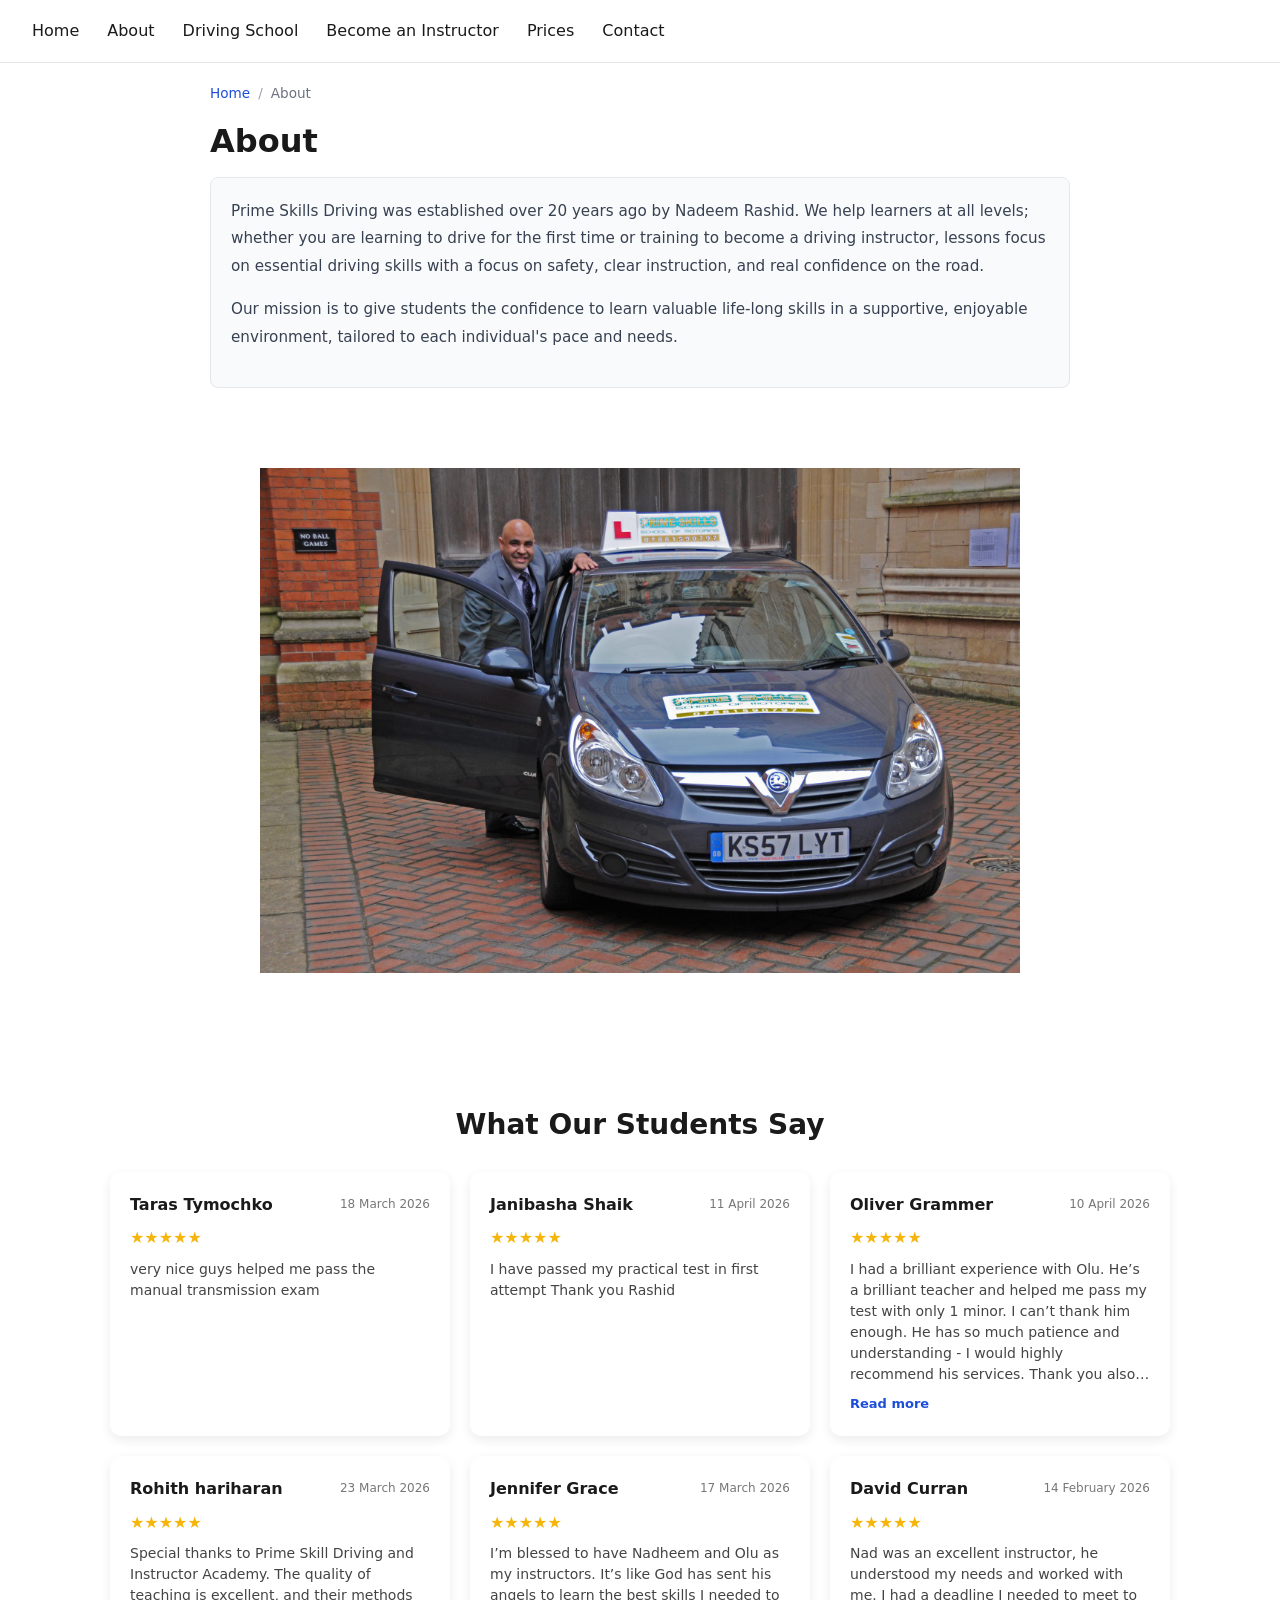
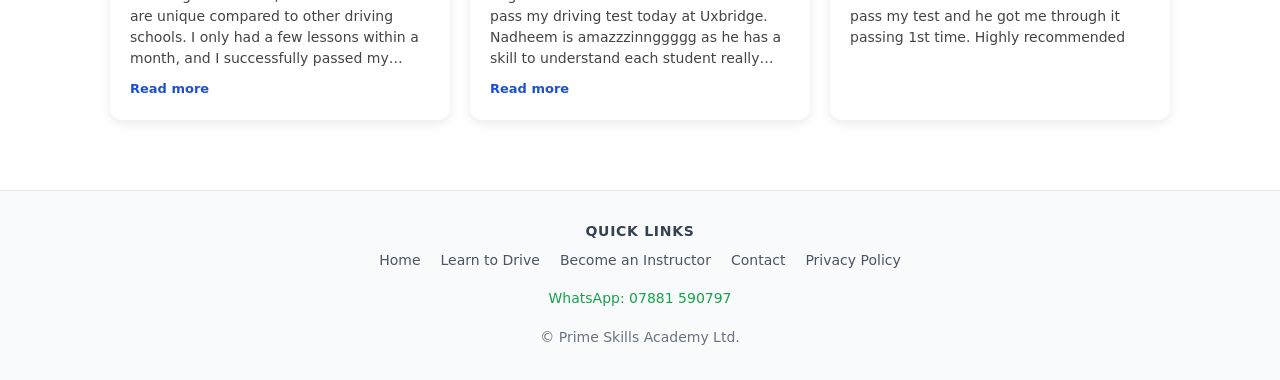
==== commit a6b6a65a: "updated necessary changes" ====
--- a/public/about.html
+++ b/public/about.html
@@ -101,12 +101,6 @@
           clear instruction, and real confidence on the road.
         </p>
         <p>
-          We have taught first-time learners, army officers at the Royal
-          Military Academy Sandhurst and corporate fleet drivers for ITV. Prime
-          Skills Academy Ltd is a registered UK company, and every lesson is
-          delivered by a DVSA-approved instructor.
-        </p>
-        <p>
           Our mission is to give students the confidence to learn valuable
           life-long skills in a supportive, enjoyable environment, tailored to
           each individual's pace and needs.
--- a/public/css/my.css
+++ b/public/css/my.css
@@ -731,16 +731,32 @@
   color: #111827;
 }
 
-.price-package-details {
+.price-tiers {
+  list-style: none;
+  padding: 0;
+  margin: 0;
+  display: grid;
+  gap: 0.4rem;
+  margin-top: auto;
+}
+
+.price-tier {
+  display: flex;
+  align-items: baseline;
+  justify-content: flex-start;
+  gap: 0.75rem;
+}
+
+.price-tier-hours {
   color: #6b7280;
   font-size: 0.9rem;
-}
-
-.price-package-amount {
+  min-width: 5.5rem;
+}
+
+.price-tier-amount {
   color: #1d4ed8;
   font-weight: 700;
   font-size: 1.1rem;
-  margin-top: auto;
 }
 
 .price-note {
@@ -1356,10 +1372,36 @@
   margin: 8px 0;
 }
 
+/* Clamped to six lines so cards in a grid row stay a consistent height;
+   the toggle below lifts the clamp. Full text stays in the DOM. */
 .review-text {
   font-size: 14px;
   color: #444;
   line-height: 1.5;
-}
-
-
+  display: -webkit-box;
+  -webkit-line-clamp: 6;
+  -webkit-box-orient: vertical;
+  overflow: hidden;
+}
+
+.review-card.is-expanded .review-text {
+  -webkit-line-clamp: unset;
+}
+
+.review-more {
+  margin-top: 0.6rem;
+  padding: 0;
+  border: none;
+  background: none;
+  font: inherit;
+  font-size: 13px;
+  font-weight: 600;
+  color: #1d4ed8;
+  cursor: pointer;
+}
+
+.review-more:hover {
+  text-decoration: underline;
+}
+
+
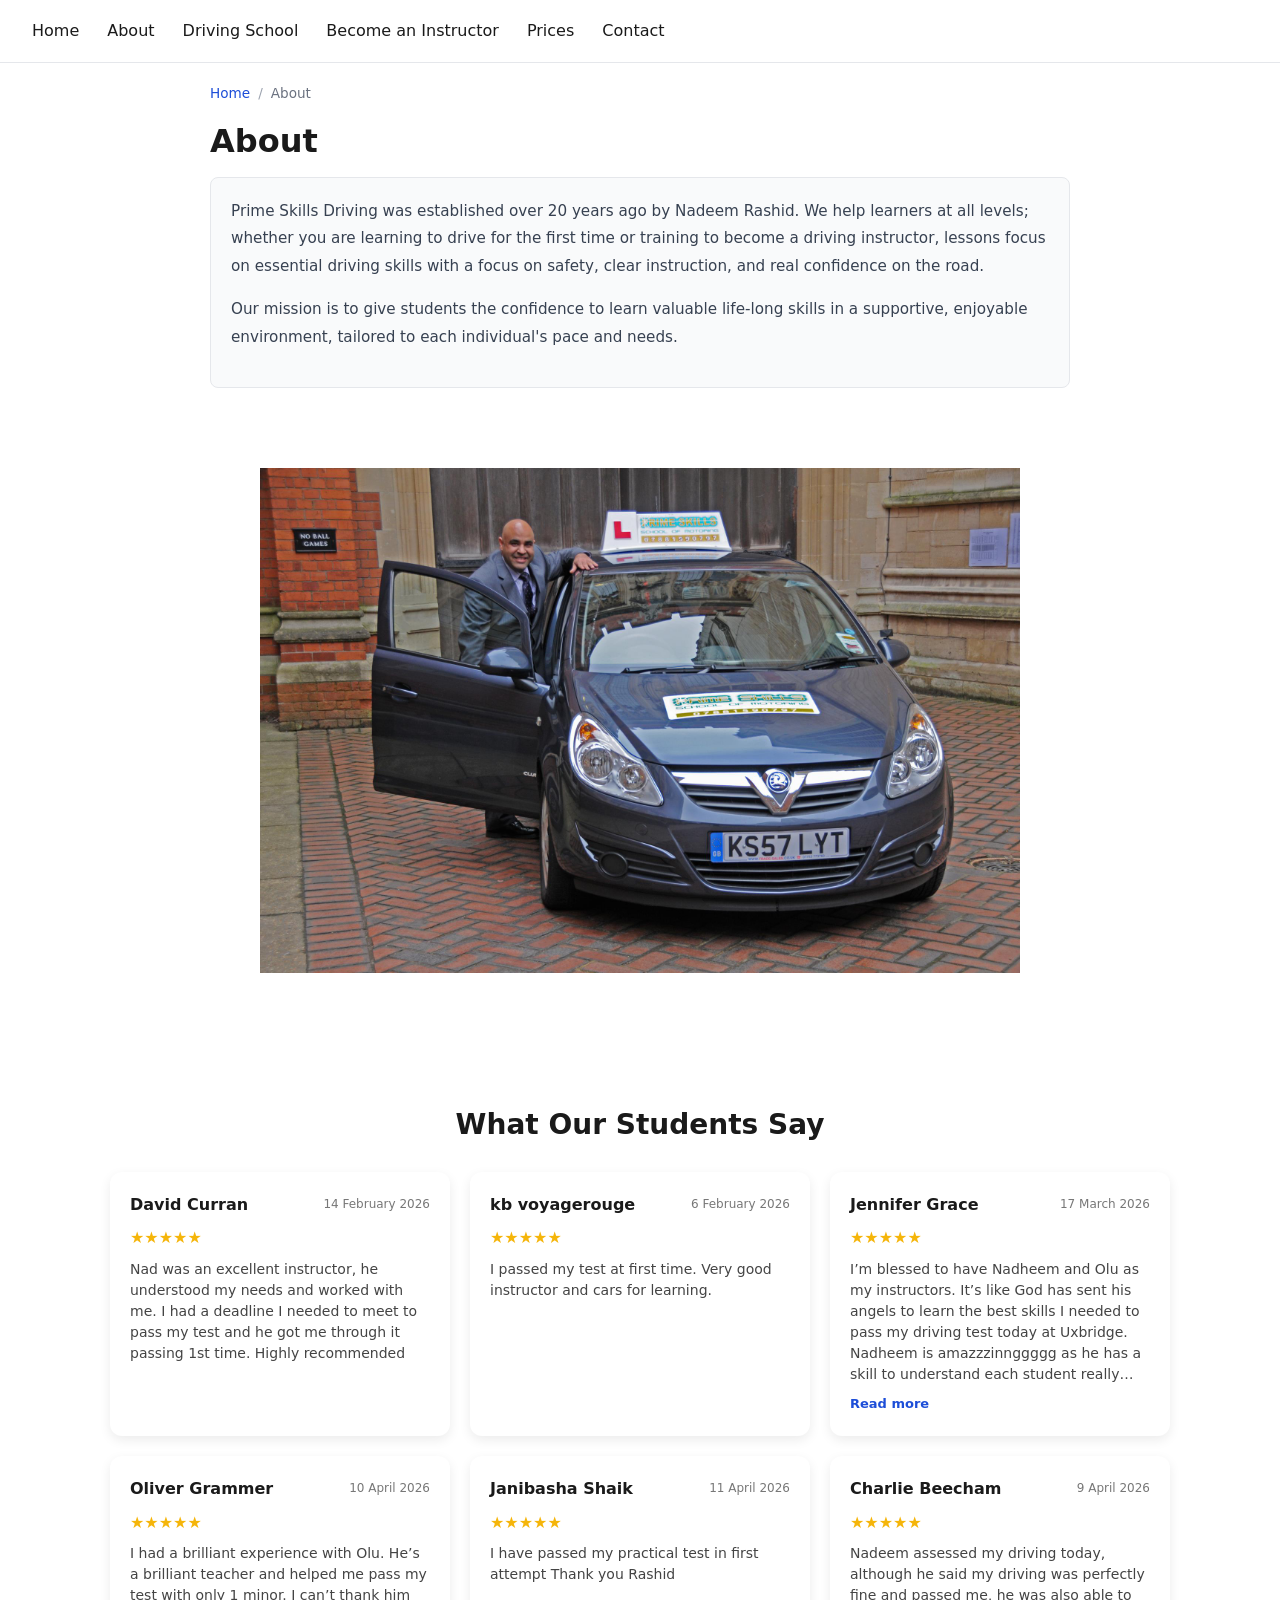
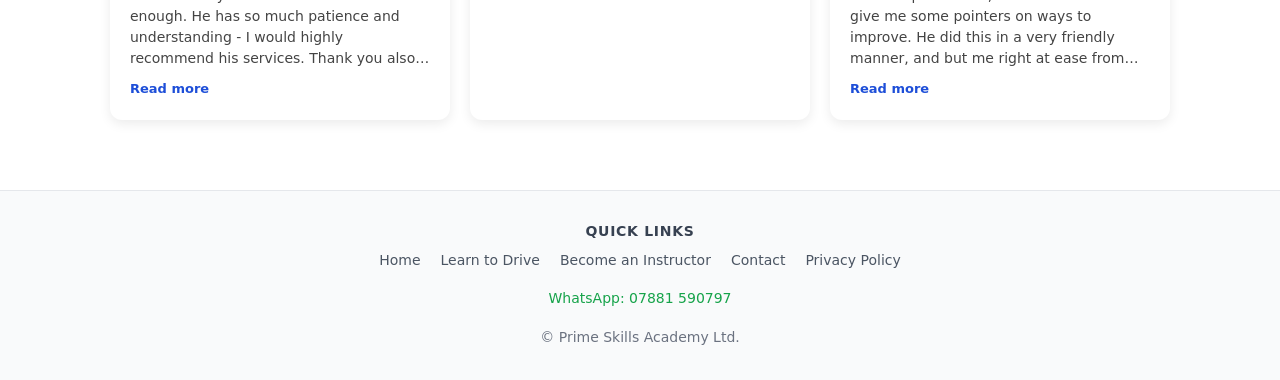
==== commit 905f79f6: "feat(analytics): add Cloudflare Web Analytics beacon Adds the cookieless beacon to every page. It ca" ====
--- a/public/about.html
+++ b/public/about.html
@@ -139,5 +139,12 @@
         });
     </script>
     <script src="js/main.js"></script>
+    <!-- Cloudflare Web Analytics -->
+    <script
+      type="module"
+      src="https://static.cloudflareinsights.com/beacon.min.js"
+      data-cf-beacon='{"token": "edf29cdf24ee48c8860548e6b40bd964"}'
+    ></script>
+    <!-- End Cloudflare Web Analytics -->
   </body>
 </html>
--- a/public/css/my.css
+++ b/public/css/my.css
@@ -859,18 +859,6 @@
   margin-left: 0.5rem;
 }
 
-.bottom.banner {
-  background-color: #f0f4ff;
-  text-align: center;
-  padding: 2.5rem 1.25rem;
-  max-width: 100%;
-}
-
-.bottom.banner h3 {
-  font-size: 1.5rem;
-  margin-bottom: 1rem;
-}
-
 /* === Google review summary (home page) ===
    Centred on a full-bleed tinted band, following the page's existing rule:
    tinted band = centred, plain white content column = left-aligned. */
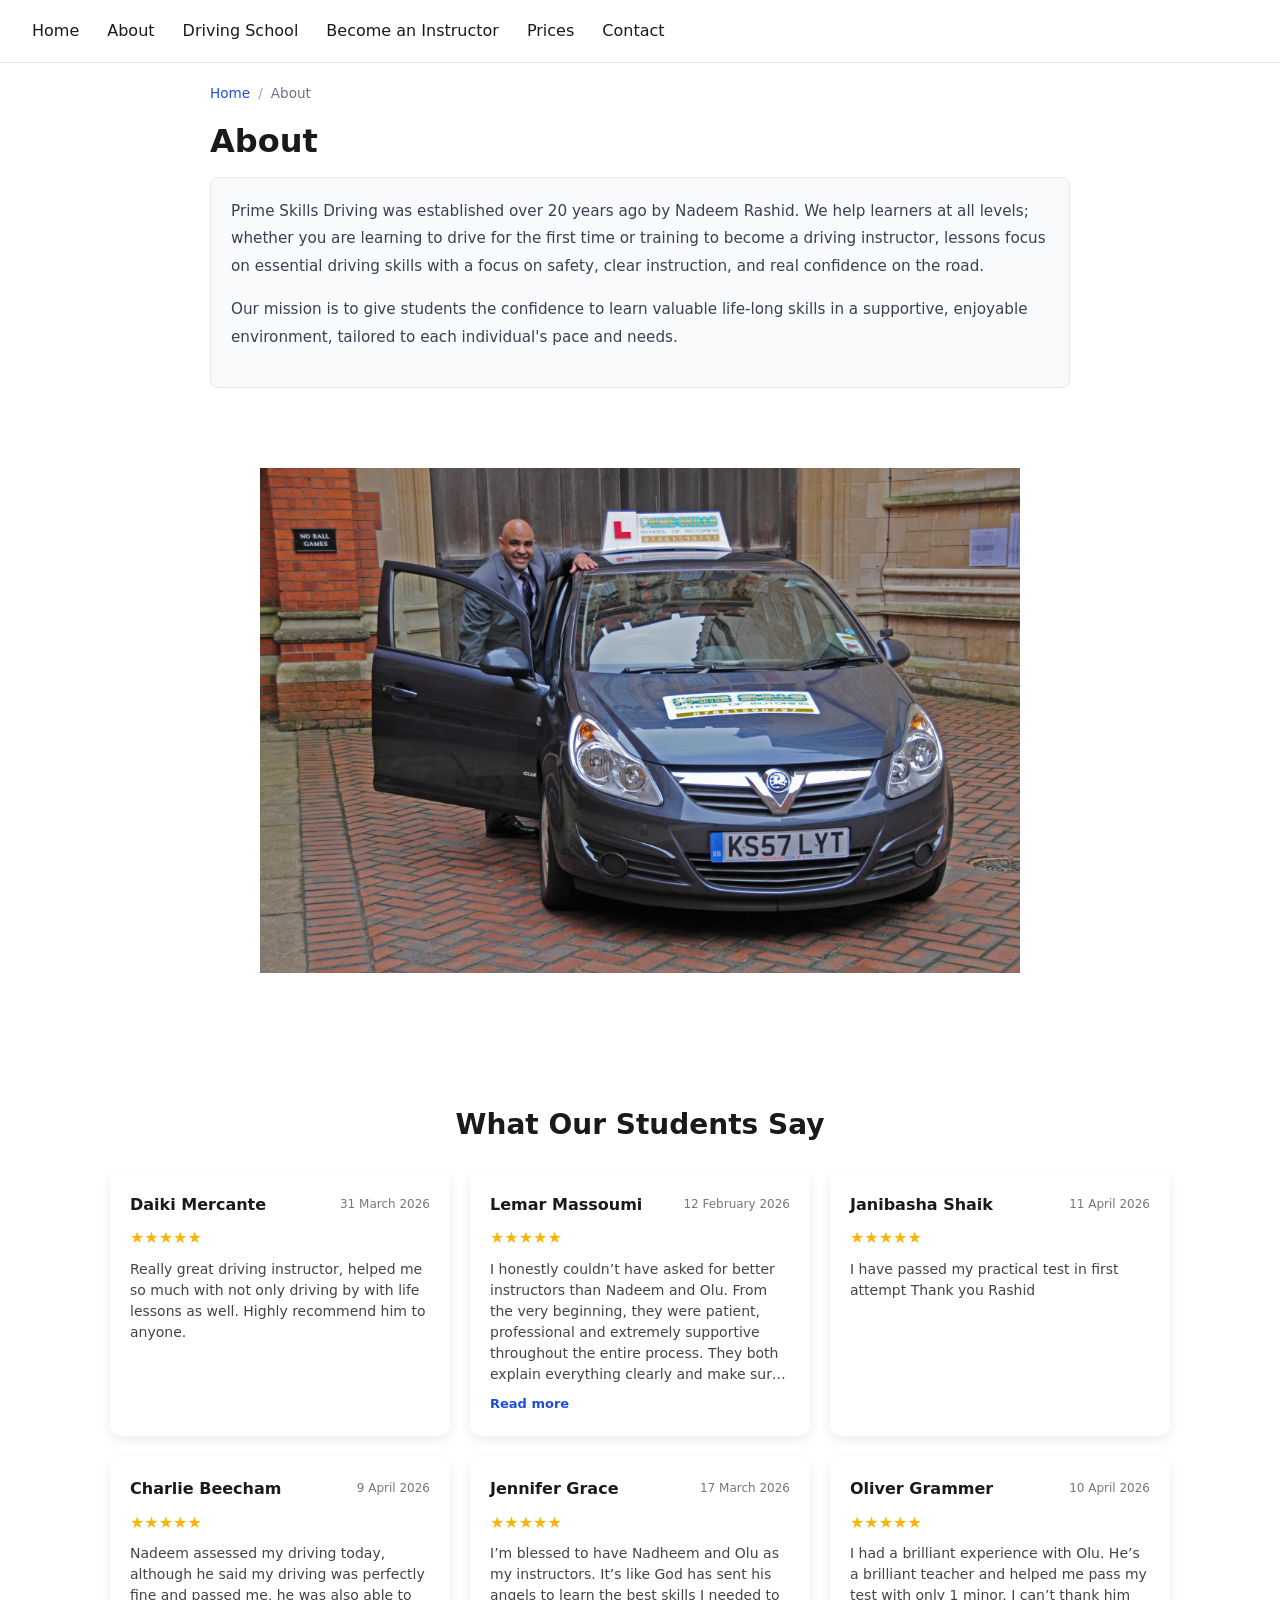
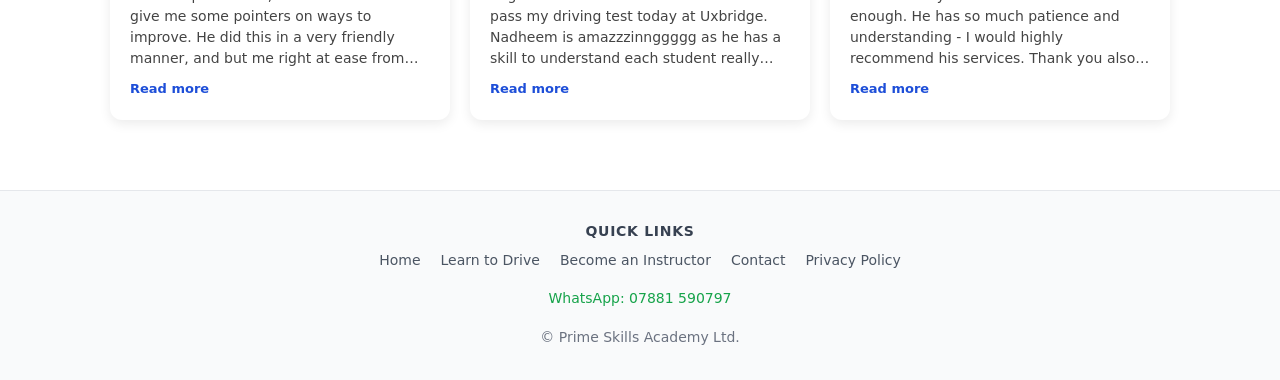
==== commit ae63429c: "feat(analytics): add cookieless GA4 with lead events Loads GA4 on every page with all storage consen" ====
--- a/public/about.html
+++ b/public/about.html
@@ -7,6 +7,29 @@
     />
     <meta charset="utf-8" />
     <meta name="viewport" content="width=device-width, initial-scale=1" />
+    <!-- Google tag (gtag.js), cookieless: storage consent is always denied -->
+    <script>
+      window.dataLayer = window.dataLayer || [];
+      function gtag() {
+        dataLayer.push(arguments);
+      }
+      gtag("consent", "default", {
+        ad_storage: "denied",
+        ad_user_data: "denied",
+        ad_personalization: "denied",
+        analytics_storage: "denied",
+      });
+      gtag("js", new Date());
+      gtag("config", "G-TZ8EP55NNX", {
+        allow_google_signals: false,
+        allow_ad_personalization_signals: false,
+      });
+    </script>
+    <script
+      async
+      src="https://www.googletagmanager.com/gtag/js?id=G-TZ8EP55NNX"
+    ></script>
+    <!-- End Google tag -->
     <link rel="stylesheet" href="css/my.css" />
 
     <link rel="canonical" href="https://www.primeskillsdriving.co.uk/about.html" />
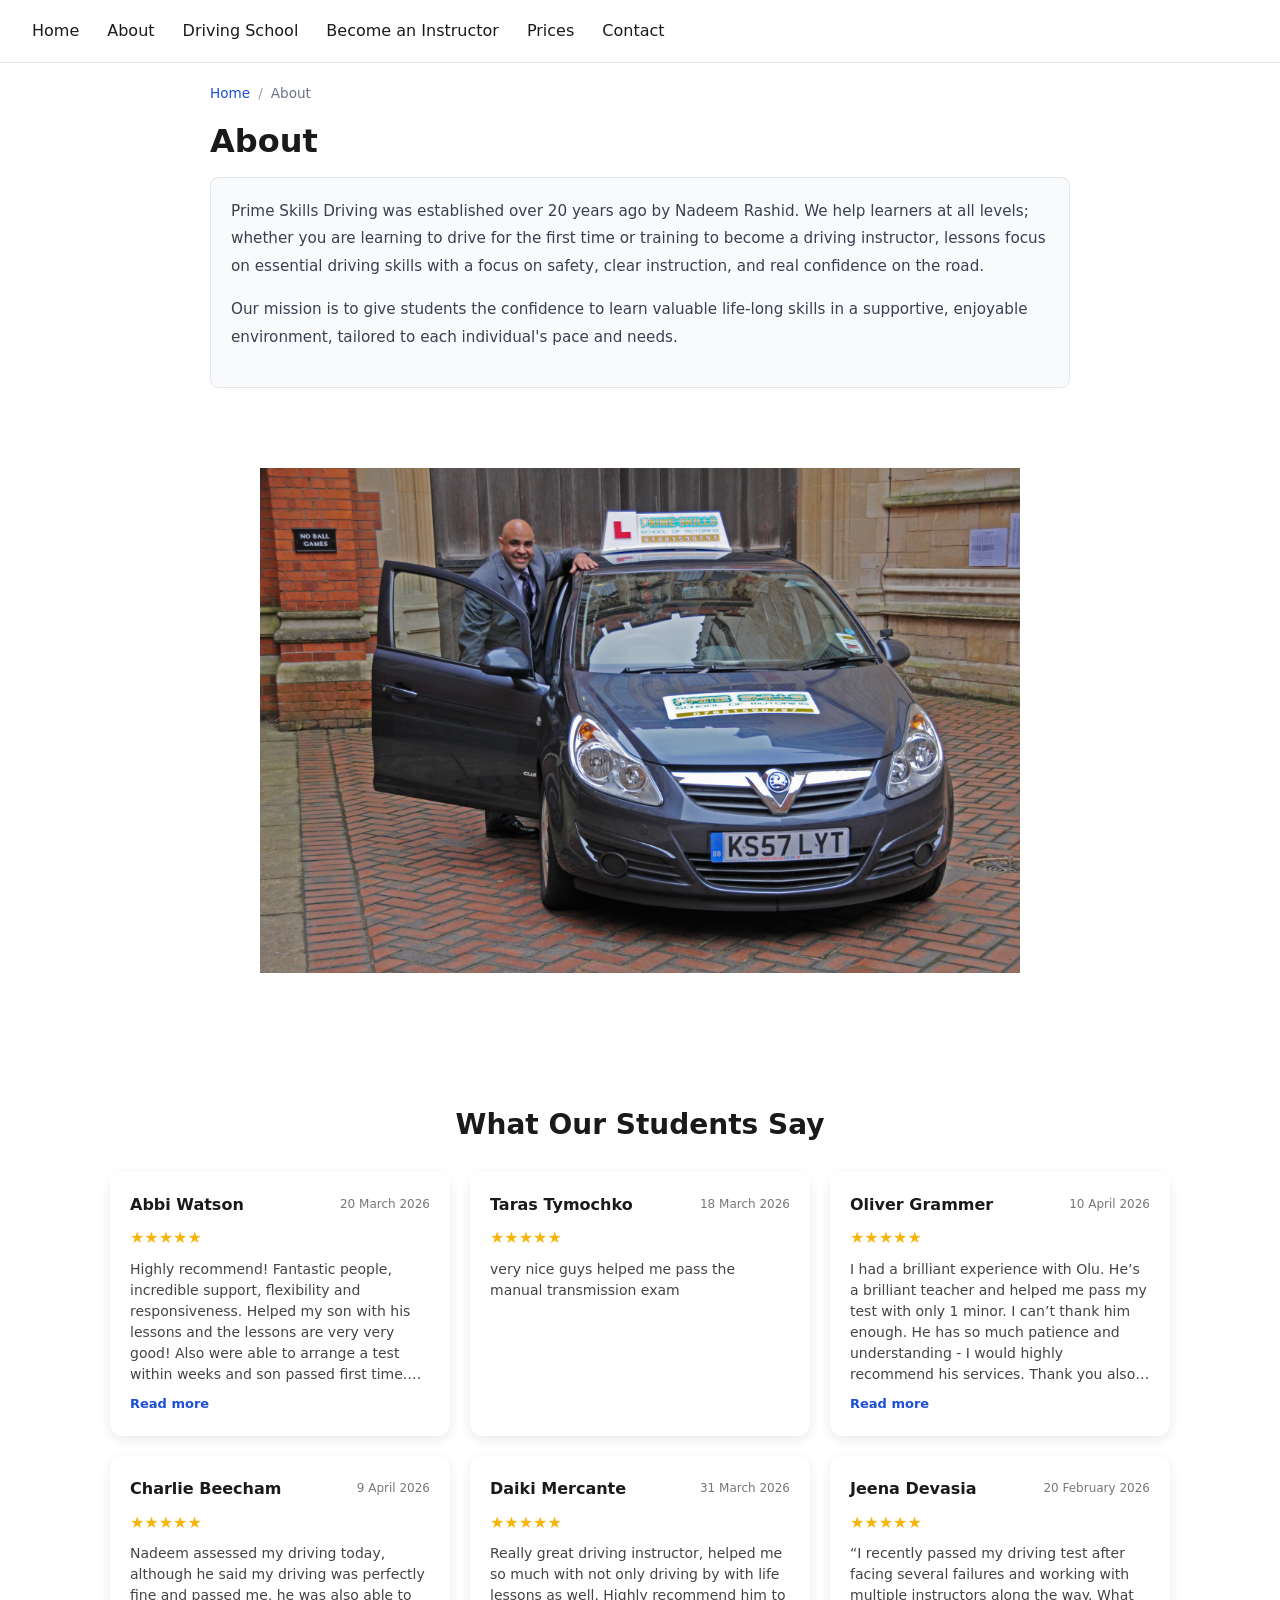
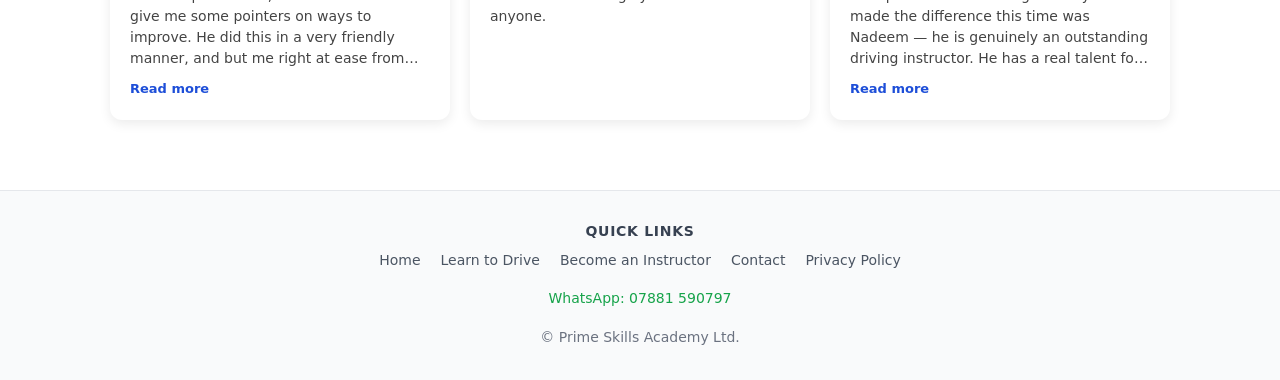
==== commit 92b38171: "fix(seo): serve a crawlable favicon file instead of a data URI" ====
--- a/public/about.html
+++ b/public/about.html
@@ -1,10 +1,8 @@
 <!doctype html>
 <html lang="en" data-theme="light">
   <head>
-    <link
-      rel="icon"
-      href="data:image/svg+xml,<svg xmlns='http://www.w3.org/2000/svg' viewBox='0 0 100 100'><text y='0.9em' font-size='90'>&#x1F699;</text></svg>"
-    />
+    <link rel="icon" href="/favicon.ico" sizes="48x48" />
+    <link rel="icon" href="/favicon.png" type="image/png" sizes="192x192" />
     <meta charset="utf-8" />
     <meta name="viewport" content="width=device-width, initial-scale=1" />
     <!-- Google tag (gtag.js), cookieless: storage consent is always denied -->
